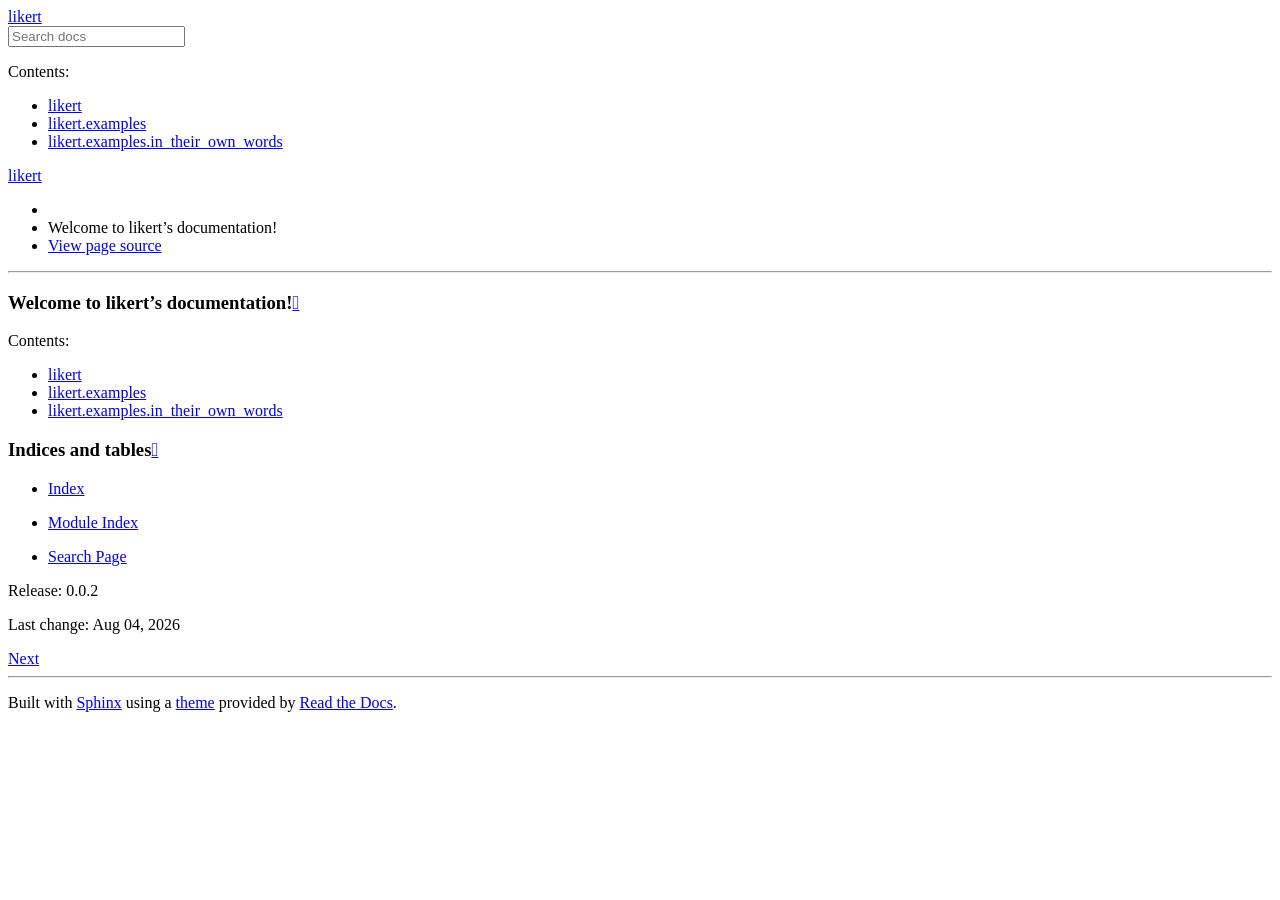
==== index.html @ 758f12a6 "deploy: 0f30fb890e5c7981f9cf5fa259177418de58e2c6" ====
<!DOCTYPE html>
<html class="writer-html5" lang="en" data-content_root="./">
<head>
  <meta charset="utf-8" /><meta name="viewport" content="width=device-width, initial-scale=1" />

  <meta name="viewport" content="width=device-width, initial-scale=1.0" />
  <title>Welcome to likert’s documentation! &mdash; likert 0.0.2 documentation</title>
      <link rel="stylesheet" type="text/css" href="_static/pygments.css?v=b86133f3" />
      <link rel="stylesheet" type="text/css" href="_static/css/theme.css?v=9edc463e" />
      <link rel="stylesheet" type="text/css" href="_static/copybutton.css?v=76b2166b" />
      <link rel="stylesheet" type="text/css" href="_static/graphviz.css?v=4ae1632d" />

  
      <script src="_static/jquery.js?v=5d32c60e"></script>
      <script src="_static/_sphinx_javascript_frameworks_compat.js?v=2cd50e6c"></script>
      <script src="_static/documentation_options.js?v=e3a6060d"></script>
      <script src="_static/doctools.js?v=fd6eb6e6"></script>
      <script src="_static/sphinx_highlight.js?v=6ffebe34"></script>
      <script src="_static/toggleprompt.js?v=d7ede5d2"></script>
      <script src="_static/clipboard.min.js?v=a7894cd8"></script>
      <script src="_static/copybutton.js?v=f281be69"></script>
    <script src="_static/js/theme.js"></script>
    <link rel="index" title="Index" href="genindex.html" />
    <link rel="search" title="Search" href="search.html" />
    <link rel="next" title="likert" href="module_docs/likert.html" /> 
</head>

<body class="wy-body-for-nav"> 
  <div class="wy-grid-for-nav">
    <nav data-toggle="wy-nav-shift" class="wy-nav-side">
      <div class="wy-side-scroll">
        <div class="wy-side-nav-search" >

          
          
          <a href="#" class="icon icon-home">
            likert
          </a>
<div role="search">
  <form id="rtd-search-form" class="wy-form" action="search.html" method="get">
    <input type="text" name="q" placeholder="Search docs" aria-label="Search docs" />
    <input type="hidden" name="check_keywords" value="yes" />
    <input type="hidden" name="area" value="default" />
  </form>
</div>
        </div><div class="wy-menu wy-menu-vertical" data-spy="affix" role="navigation" aria-label="Navigation menu">
              <p class="caption" role="heading"><span class="caption-text">Contents:</span></p>
<ul>
<li class="toctree-l1"><a class="reference internal" href="module_docs/likert.html">likert</a></li>
<li class="toctree-l1"><a class="reference internal" href="module_docs/likert/examples.html">likert.examples</a></li>
<li class="toctree-l1"><a class="reference internal" href="module_docs/likert/examples/in_their_own_words.html">likert.examples.in_their_own_words</a></li>
</ul>

        </div>
      </div>
    </nav>

    <section data-toggle="wy-nav-shift" class="wy-nav-content-wrap"><nav class="wy-nav-top" aria-label="Mobile navigation menu" >
          <i data-toggle="wy-nav-top" class="fa fa-bars"></i>
          <a href="#">likert</a>
      </nav>

      <div class="wy-nav-content">
        <div class="rst-content">
          <div role="navigation" aria-label="Page navigation">
  <ul class="wy-breadcrumbs">
      <li><a href="#" class="icon icon-home" aria-label="Home"></a></li>
      <li class="breadcrumb-item active">Welcome to likert’s documentation!</li>
      <li class="wy-breadcrumbs-aside">
            <a href="_sources/index.rst.txt" rel="nofollow"> View page source</a>
      </li>
  </ul>
  <hr/>
</div>
          <div role="main" class="document" itemscope="itemscope" itemtype="http://schema.org/Article">
           <div itemprop="articleBody">
             
  <section id="welcome-to-likert-s-documentation">
<h1>Welcome to likert’s documentation!<a class="headerlink" href="#welcome-to-likert-s-documentation" title="Link to this heading"></a></h1>
<div class="toctree-wrapper compound">
<p class="caption" role="heading"><span class="caption-text">Contents:</span></p>
<ul>
<li class="toctree-l1"><a class="reference internal" href="module_docs/likert.html">likert</a></li>
<li class="toctree-l1"><a class="reference internal" href="module_docs/likert/examples.html">likert.examples</a></li>
<li class="toctree-l1"><a class="reference internal" href="module_docs/likert/examples/in_their_own_words.html">likert.examples.in_their_own_words</a></li>
</ul>
</div>
</section>
<section id="indices-and-tables">
<h1>Indices and tables<a class="headerlink" href="#indices-and-tables" title="Link to this heading"></a></h1>
<ul class="simple">
<li><p><a class="reference internal" href="genindex.html"><span class="std std-ref">Index</span></a></p></li>
<li><p><a class="reference internal" href="py-modindex.html"><span class="std std-ref">Module Index</span></a></p></li>
<li><p><a class="reference internal" href="search.html"><span class="std std-ref">Search Page</span></a></p></li>
</ul>
<p>Release: 0.0.2</p>
<p>Last change: Aug 04, 2026</p>
</section>


           </div>
          </div>
          <footer><div class="rst-footer-buttons" role="navigation" aria-label="Footer">
        <a href="module_docs/likert.html" class="btn btn-neutral float-right" title="likert" accesskey="n" rel="next">Next <span class="fa fa-arrow-circle-right" aria-hidden="true"></span></a>
    </div>

  <hr/>

  <div role="contentinfo">
    <p></p>
  </div>

  Built with <a href="https://www.sphinx-doc.org/">Sphinx</a> using a
    <a href="https://github.com/readthedocs/sphinx_rtd_theme">theme</a>
    provided by <a href="https://readthedocs.org">Read the Docs</a>.
   

</footer>
        </div>
      </div>
    </section>
  </div>
  <script>
      jQuery(function () {
          SphinxRtdTheme.Navigation.enable(true);
      });
  </script> 

</body>
</html>
---- _static/copybutton.css ----
/* Copy buttons */
button.copybtn {
    position: absolute;
    display: flex;
    top: .3em;
    right: .3em;
    width: 1.7em;
    height: 1.7em;
	opacity: 0;
    transition: opacity 0.3s, border .3s, background-color .3s;
    user-select: none;
    padding: 0;
    border: none;
    outline: none;
    border-radius: 0.4em;
    /* The colors that GitHub uses */
    border: #1b1f2426 1px solid;
    background-color: #f6f8fa;
    color: #57606a;
}

button.copybtn.success {
    border-color: #22863a;
    color: #22863a;
}

button.copybtn svg {
    stroke: currentColor;
    width: 1.5em;
    height: 1.5em;
    padding: 0.1em;
}

div.highlight  {
    position: relative;
}

/* Show the copybutton */
.highlight:hover button.copybtn, button.copybtn.success {
	opacity: 1;
}

.highlight button.copybtn:hover {
    background-color: rgb(235, 235, 235);
}

.highlight button.copybtn:active {
    background-color: rgb(187, 187, 187);
}

/**
 * A minimal CSS-only tooltip copied from:
 *   https://codepen.io/mildrenben/pen/rVBrpK
 *
 * To use, write HTML like the following:
 *
 * <p class="o-tooltip--left" data-tooltip="Hey">Short</p>
 */
 .o-tooltip--left {
  position: relative;
 }

 .o-tooltip--left:after {
    opacity: 0;
    visibility: hidden;
    position: absolute;
    content: attr(data-tooltip);
    padding: .2em;
    font-size: .8em;
    left: -.2em;
    background: grey;
    color: white;
    white-space: nowrap;
    z-index: 2;
    border-radius: 2px;
    transform: translateX(-102%) translateY(0);
    transition: opacity 0.2s cubic-bezier(0.64, 0.09, 0.08, 1), transform 0.2s cubic-bezier(0.64, 0.09, 0.08, 1);
}

.o-tooltip--left:hover:after {
    display: block;
    opacity: 1;
    visibility: visible;
    transform: translateX(-100%) translateY(0);
    transition: opacity 0.2s cubic-bezier(0.64, 0.09, 0.08, 1), transform 0.2s cubic-bezier(0.64, 0.09, 0.08, 1);
    transition-delay: .5s;
}

/* By default the copy button shouldn't show up when printing a page */
@media print {
    button.copybtn {
        display: none;
    }
}
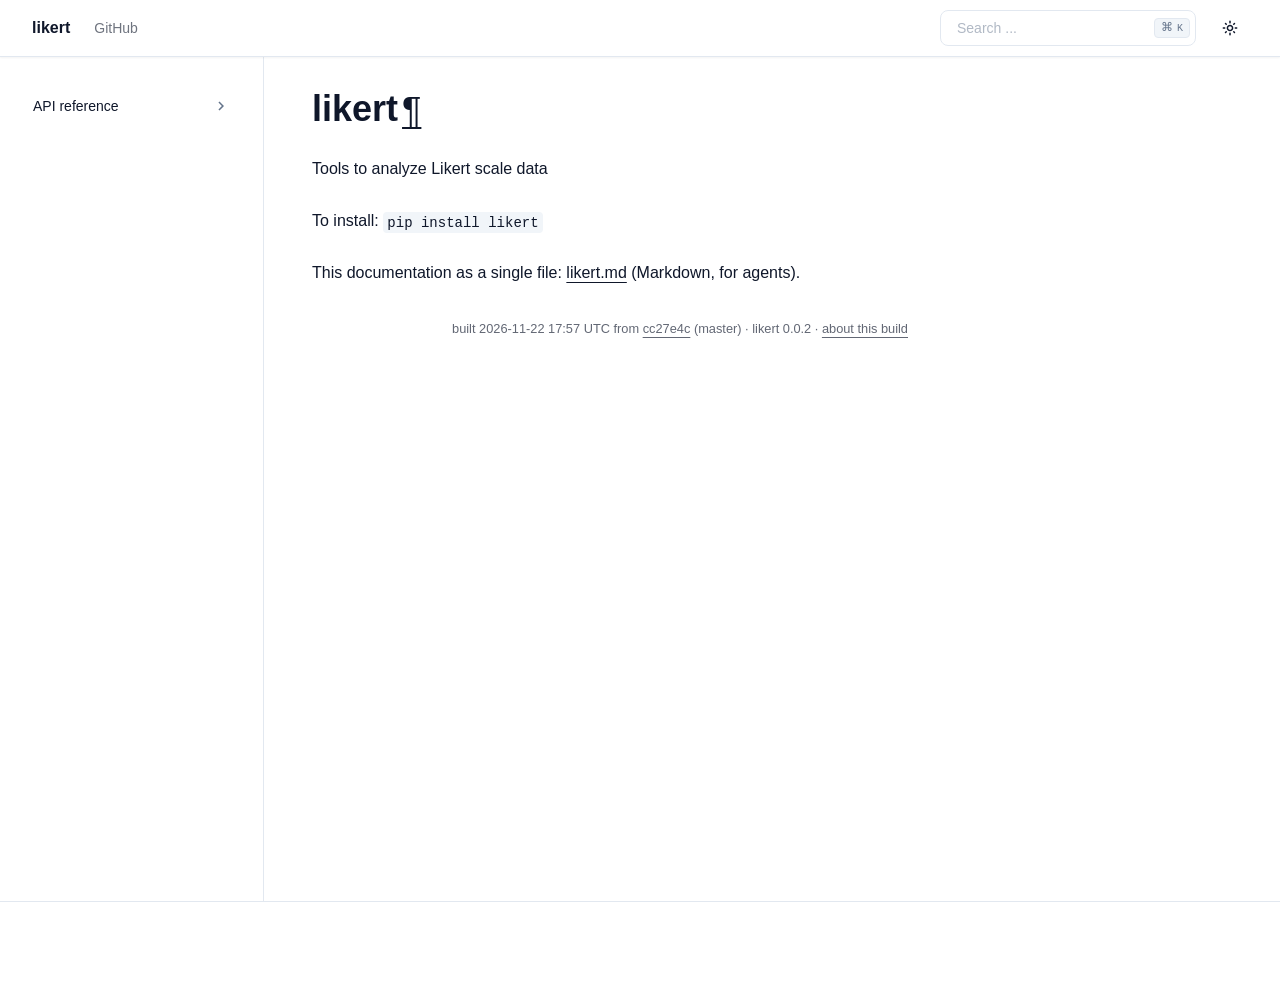
==== commit 2b7e60f1: "deploy: cc27e4caff639278aac867b72e26b55e58dd4bce" ====
--- a/index.html
+++ b/index.html
@@ -1,132 +1,128 @@
+<!DOCTYPE html>
 
+<html :class="{ 'dark' : darkMode === true }" data-content_root="./" lang="en" x-data="{ darkMode: $persist(window.matchMedia('(prefers-color-scheme: dark)').matches), activeSection: ''}">
+<head>
+<script>
+    (function () {
+      // Set initial color scheme
+      if ((localStorage.getItem("_x_darkMode") === "true") || (window.matchMedia("(prefers-color-scheme: dark)").matches)) {
+        document.documentElement.classList.add("dark");
+      }
 
-<!DOCTYPE html>
-<html class="writer-html5" lang="en" data-content_root="./">
-<head>
-  <meta charset="utf-8" /><meta name="viewport" content="width=device-width, initial-scale=1" />
+      // Watch for media preference changes
+      window.matchMedia("(prefers-color-scheme: dark)").addEventListener("change", (event) => {
+        localStorage.setItem("_x_darkMode", event.matches);
+        document.documentElement.classList.toggle("dark", event.matches);
+      });
+    })();
+  </script>
+<meta content="width=device-width, initial-scale=1.0" name="viewport"/>
+<meta charset="utf-8"/>
+<meta content="#ffffff" media="(prefers-color-scheme: light)" name="theme-color"/>
+<meta content="#030711" media="(prefers-color-scheme: dark)" name="theme-color"/>
+<meta content="width=device-width, initial-scale=1" name="viewport"/>
+<link href="index.html.md" rel="alternate" type="text/markdown"/>
+<link href="llms.txt" rel="describedby" type="text/markdown"/>
+<link href="index.html.md" rel="alternate" type="text/markdown"/>
+<link href="llms.txt" rel="describedby"/>
+<title>likert</title>
+<meta content="likert" property="og:title"/>
+<meta content="likert" name="twitter:title"/>
+<link href="_static/pygments.css?v=d75fae25" rel="stylesheet" type="text/css"/>
+<link href="_static/theme.css?v=009055c6" rel="stylesheet" type="text/css"/>
+<link href="_static/sphinx_autodoc_typehints.css?v=057ac668" rel="stylesheet" type="text/css"/>
+<link href="_static/copybutton.css?v=76b2166b" rel="stylesheet" type="text/css"/>
+<link href="_static/epythet.css?v=4cb0829f" rel="stylesheet" type="text/css"/>
+<link href="search.html" rel="search" title="Search"/>
+<link href="genindex.html" rel="index" title="Index"/>
+<link href="api.html" rel="next" title="API reference"/>
+</head>
+<body :class="{ 'overflow-hidden': showSidebar }" class="min-h-screen font-sans antialiased bg-background text-foreground" x-data="{ showSidebar: false, showScrollTop: false }">
+<div @click.self="showSidebar = false" class="fixed inset-0 z-50 overflow-hidden bg-background/80 backdrop-blur-sm md:hidden" x-cloak="" x-show="showSidebar"></div><div class="relative flex flex-col min-h-screen" id="page"><a class="absolute top-0 left-0 z-[100] block bg-background p-4 text-xl transition -translate-x-full opacity-0 focus:translate-x-0 focus:opacity-100" href="#content">
+      Skip to content
+    </a><header class="sticky top-0 z-40 w-full border-b shadow-xs border-border bg-background/90 backdrop-blur"><div class="container flex items-center h-14">
+<div class="hidden mr-4 md:flex">
+<a class="flex items-center mr-6" href="#"><span class="hidden font-bold sm:inline-block text-clip whitespace-nowrap">likert</span>
+</a><nav class="flex items-center gap-6 text-sm font-medium">
+<a class="transition-colors hover:text-foreground/80 text-foreground/60" href="https://github.com/thorwhalen/likert" rel="noopener nofollow">GitHub</a>
+</nav></div><button @click="showSidebar = true" class="inline-flex items-center justify-center h-10 px-0 py-2 mr-2 text-base font-medium transition-colors rounded-md hover:text-accent-foreground hover:bg-transparent md:hidden" type="button">
+<svg aria-hidden="true" fill="currentColor" height="24" viewbox="0 96 960 960" width="24" xmlns="http://www.w3.org/2000/svg">
+<path d="M152.587 825.087q-19.152 0-32.326-13.174t-13.174-32.326q0-19.152 13.174-32.326t32.326-13.174h440q19.152 0 32.326 13.174t13.174 32.326q0 19.152-13.174 32.326t-32.326 13.174h-440Zm0-203.587q-19.152 0-32.326-13.174T107.087 576q0-19.152 13.174-32.326t32.326-13.174h320q19.152 0 32.326 13.174T518.087 576q0 19.152-13.174 32.326T472.587 621.5h-320Zm0-203.587q-19.152 0-32.326-13.174t-13.174-32.326q0-19.152 13.174-32.326t32.326-13.174h440q19.152 0 32.326 13.174t13.174 32.326q0 19.152-13.174 32.326t-32.326 13.174h-440ZM708.913 576l112.174 112.174q12.674 12.674 12.674 31.826t-12.674 31.826Q808.413 764.5 789.261 764.5t-31.826-12.674l-144-144Q600 594.391 600 576t13.435-31.826l144-144q12.674-12.674 31.826-12.674t31.826 12.674q12.674 12.674 12.674 31.826t-12.674 31.826L708.913 576Z"></path>
+</svg>
+<span class="sr-only">Toggle navigation menu</span>
+</button>
+<div class="flex items-center justify-between flex-1 gap-2 sm:gap-4 md:justify-end">
+<div class="flex-1 w-full md:w-auto md:flex-none"><form @keydown.k.window.meta="$refs.search.focus()" action="search.html" class="relative flex items-center group" id="searchbox" method="get">
+<input aria-label="Search the docs" class="inline-flex items-center font-medium transition-colors bg-transparent focus-visible:outline-none focus-visible:ring-2 focus-visible:ring-ring focus-visible:ring-offset-2 ring-offset-background border border-input hover:bg-accent focus:bg-accent hover:text-accent-foreground focus:text-accent-foreground hover:placeholder-accent-foreground py-2 px-4 relative h-9 w-full justify-start rounded-[0.5rem] text-sm text-muted-foreground sm:pr-12 md:w-40 lg:w-64" id="search-input" name="q" placeholder="Search ..." type="search" x-ref="search"/>
+<kbd class="pointer-events-none absolute right-1.5 top-2 hidden h-5 select-none text-muted-foreground items-center gap-1 rounded border border-border bg-muted px-1.5 font-mono text-[10px] font-medium opacity-100 sm:flex group-hover:bg-accent group-hover:text-accent-foreground">
+<span class="text-xs">⌘</span>
+    K
+  </kbd>
+</form>
+</div>
+<nav class="flex items-center gap-1">
+<button @click="darkMode = !darkMode" class="relative inline-flex items-center justify-center px-0 text-sm font-medium transition-colors rounded-md hover:bg-accent hover:text-accent-foreground h-9 w-9" title="Toggle color scheme" type="button">
+<svg class="absolute transition-all scale-100 rotate-0 dark:-rotate-90 dark:scale-0" fill="currentColor" height="16" viewbox="0 96 960 960" width="16" xmlns="http://www.w3.org/2000/svg">
+<path d="M480 685q45.456 0 77.228-31.772Q589 621.456 589 576q0-45.456-31.772-77.228Q525.456 467 480 467q-45.456 0-77.228 31.772Q371 530.544 371 576q0 45.456 31.772 77.228Q434.544 685 480 685Zm0 91q-83 0-141.5-58.5T280 576q0-83 58.5-141.5T480 376q83 0 141.5 58.5T680 576q0 83-58.5 141.5T480 776ZM80 621.5q-19.152 0-32.326-13.174T34.5 576q0-19.152 13.174-32.326T80 530.5h80q19.152 0 32.326 13.174T205.5 576q0 19.152-13.174 32.326T160 621.5H80Zm720 0q-19.152 0-32.326-13.174T754.5 576q0-19.152 13.174-32.326T800 530.5h80q19.152 0 32.326 13.174T925.5 576q0 19.152-13.174 32.326T880 621.5h-80Zm-320-320q-19.152 0-32.326-13.174T434.5 256v-80q0-19.152 13.174-32.326T480 130.5q19.152 0 32.326 13.174T525.5 176v80q0 19.152-13.174 32.326T480 301.5Zm0 720q-19.152 0-32.326-13.17Q434.5 995.152 434.5 976v-80q0-19.152 13.174-32.326T480 850.5q19.152 0 32.326 13.174T525.5 896v80q0 19.152-13.174 32.33-13.174 13.17-32.326 13.17ZM222.174 382.065l-43-42Q165.5 327.391 166 308.239t13.174-33.065q13.435-13.674 32.587-13.674t32.065 13.674l42.239 43q12.674 13.435 12.555 31.706-.12 18.272-12.555 31.946-12.674 13.674-31.445 13.413-18.772-.261-32.446-13.174Zm494 494.761-42.239-43q-12.674-13.435-12.674-32.087t12.674-31.565Q686.609 756.5 705.38 757q18.772.5 32.446 13.174l43 41.761Q794.5 824.609 794 843.761t-13.174 33.065Q767.391 890.5 748.239 890.5t-32.065-13.674Zm-42-494.761Q660.5 369.391 661 350.62q.5-18.772 13.174-32.446l41.761-43Q728.609 261.5 747.761 262t33.065 13.174q13.674 13.435 13.674 32.587t-13.674 32.065l-43 42.239q-13.435 12.674-31.706 12.555-18.272-.12-31.946-12.555Zm-495 494.761Q165.5 863.391 165.5 844.239t13.674-32.065l43-42.239q13.435-12.674 32.087-12.674t31.565 12.674Q299.5 782.609 299 801.38q-.5 18.772-13.174 32.446l-41.761 43Q231.391 890.5 212.239 890t-33.065-13.174ZM480 576Z"></path>
+</svg>
+<svg class="absolute transition-all scale-0 rotate-90 dark:rotate-0 dark:scale-100" fill="currentColor" height="16" viewbox="0 96 960 960" width="16" xmlns="http://www.w3.org/2000/svg">
+<path d="M480 936q-151 0-255.5-104.5T120 576q0-138 90-239.5T440 218q25-3 39 18t-1 44q-17 26-25.5 55t-8.5 61q0 90 63 153t153 63q31 0 61.5-9t54.5-25q21-14 43-1.5t19 39.5q-14 138-117.5 229T480 936Zm0-80q88 0 158-48.5T740 681q-20 5-40 8t-40 3q-123 0-209.5-86.5T364 396q0-20 3-40t8-40q-78 32-126.5 102T200 576q0 116 82 198t198 82Zm-10-270Z"></path>
+</svg>
+</button>
+</nav>
+</div>
+</div>
+</header>
+<div class="flex-1"><div class="container md:grid md:grid-cols-[220px_minmax(0,1fr)] md:gap-6 lg:grid-cols-[240px_minmax(0,1fr)] lg:gap-10"><aside :aria-hidden="!showSidebar" :class="{ 'translate-x-0': showSidebar }" class="fixed inset-y-0 left-0 md:top-14 z-50 md:z-30 bg-background md:bg-transparent transition-all duration-100 -translate-x-full md:translate-x-0 ml-0 p-6 md:p-0 md:-ml-2 md:h-[calc(100vh-3.5rem)] w-5/6 md:w-full overflow-y-auto border-r border-border md:sticky" id="left-sidebar">
+<a class="justify-start text-sm md:!hidden bg-background" href="#"><span class="font-bold text-clip whitespace-nowrap">likert</span>
+</a>
+<div class="relative overflow-hidden md:overflow-auto my-4 md:my-0">
+<div class="overflow-y-auto h-full w-full relative pr-6"><nav class="flex md:hidden flex-col font-medium mt-4">
+<a href="https://github.com/thorwhalen/likert" rel="nofollow noopener">GitHub</a>
+</nav><nav class="table w-full min-w-full my-6 lg:my-8">
+<ul>
+<li class="toctree-l1" x-data="{ expanded: $el.classList.contains('current') ? true : false }"><a :class="{ 'expanded' : expanded }" @click="expanded = !expanded" class="reference internal expandable" href="api.html">API reference<button @click.prevent.stop="expanded = !expanded" type="button" x-cloak=""><span class="sr-only"></span><svg fill="currentColor" height="18px" stroke="none" viewbox="0 0 24 24" width="18px" xmlns="http://www.w3.org/2000/svg"><path d="M10 6L8.59 7.41 13.17 12l-4.58 4.59L10 18l6-6z"></path></svg></button></a><ul x-cloak="" x-show="expanded">
+<li class="toctree-l2"><a class="reference internal" href="_autosummary/likert.html">likert</a></li>
+</ul>
+</li>
+</ul>
+</nav>
+</div>
+</div>
+<button @click="showSidebar = false" class="absolute md:hidden right-4 top-4 rounded-sm opacity-70 transition-opacity hover:opacity-100" type="button">
+<svg class="h-4 w-4" fill="currentColor" height="24" stroke="none" viewbox="0 96 960 960" width="24" xmlns="http://www.w3.org/2000/svg">
+<path d="M480 632 284 828q-11 11-28 11t-28-11q-11-11-11-28t11-28l196-196-196-196q-11-11-11-28t11-28q11-11 28-11t28 11l196 196 196-196q11-11 28-11t28 11q11 11 11 28t-11 28L536 576l196 196q11 11 11 28t-11 28q-11 11-28 11t-28-11L480 632Z"></path>
+</svg>
+</button>
+</aside>
+<main class="relative py-6 lg:gap-10 lg:py-8 xl:grid xl:grid-cols-[1fr_300px]">
+<div class="w-full min-w-0 mx-auto">
+<div id="content" role="main">
 
-  <meta name="viewport" content="width=device-width, initial-scale=1.0" />
-  <title>Welcome to likert’s documentation! &mdash; likert 0.0.2 documentation</title>
-      <link rel="stylesheet" type="text/css" href="_static/pygments.css?v=b86133f3" />
-      <link rel="stylesheet" type="text/css" href="_static/css/theme.css?v=9edc463e" />
-      <link rel="stylesheet" type="text/css" href="_static/copybutton.css?v=76b2166b" />
-      <link rel="stylesheet" type="text/css" href="_static/graphviz.css?v=4ae1632d" />
+<section id="likert">
+<h1>likert<a @click.prevent="window.navigator.clipboard.writeText($el.href); $el.setAttribute('data-tooltip', 'Copied!'); setTimeout(() =&gt; $el.setAttribute('data-tooltip', 'Copy link to this element'), 2000)" aria-label="Copy link to this element" class="headerlink" data-tooltip="Copy link to this element" href="#likert">¶</a></h1>
+<p>Tools to analyze Likert scale data</p>
+<p>To install:	<code class="docutils literal notranslate"><span class="pre">pip</span> <span class="pre">install</span> <span class="pre">likert</span></code></p>
+<p class="epythet-aggregates">This documentation as a single file: <a href="likert.md">likert.md</a> (Markdown, for agents).</p>
 
-  
-      <script src="_static/jquery.js?v=5d32c60e"></script>
-      <script src="_static/_sphinx_javascript_frameworks_compat.js?v=2cd50e6c"></script>
-      <script src="_static/documentation_options.js?v=e3a6060d"></script>
-      <script src="_static/doctools.js?v=fd6eb6e6"></script>
-      <script src="_static/sphinx_highlight.js?v=6ffebe34"></script>
-      <script src="_static/toggleprompt.js?v=d7ede5d2"></script>
-      <script src="_static/clipboard.min.js?v=a7894cd8"></script>
-      <script src="_static/copybutton.js?v=f281be69"></script>
-    <script src="_static/js/theme.js"></script>
-    <link rel="index" title="Index" href="genindex.html" />
-    <link rel="search" title="Search" href="search.html" />
-    <link rel="next" title="likert" href="module_docs/likert.html" /> 
-</head>
-
-<body class="wy-body-for-nav"> 
-  <div class="wy-grid-for-nav">
-    <nav data-toggle="wy-nav-shift" class="wy-nav-side">
-      <div class="wy-side-scroll">
-        <div class="wy-side-nav-search" >
-
-          
-          
-          <a href="#" class="icon icon-home">
-            likert
-          </a>
-<div role="search">
-  <form id="rtd-search-form" class="wy-form" action="search.html" method="get">
-    <input type="text" name="q" placeholder="Search docs" aria-label="Search docs" />
-    <input type="hidden" name="check_keywords" value="yes" />
-    <input type="hidden" name="area" value="default" />
-  </form>
+</section>
+<p class="epythet-provenance" style="font-size:.8em;opacity:.65;margin-top:2.5em;text-align:right">built 2026-11-22 17:57 UTC from <a href="https://github.com/thorwhalen/likert/commit/cc27e4caff639278aac867b72e26b55e58dd4bce">cc27e4c</a> (master) · likert 0.0.2 · <a href="about-this-build.html">about this build</a></p>
+</div></div>
+</main>
 </div>
-        </div><div class="wy-menu wy-menu-vertical" data-spy="affix" role="navigation" aria-label="Navigation menu">
-              <p class="caption" role="heading"><span class="caption-text">Contents:</span></p>
-<ul>
-<li class="toctree-l1"><a class="reference internal" href="module_docs/likert.html">likert</a></li>
-<li class="toctree-l1"><a class="reference internal" href="module_docs/likert/examples.html">likert.examples</a></li>
-<li class="toctree-l1"><a class="reference internal" href="module_docs/likert/examples/in_their_own_words.html">likert.examples.in_their_own_words</a></li>
-</ul>
-
-        </div>
-      </div>
-    </nav>
-
-    <section data-toggle="wy-nav-shift" class="wy-nav-content-wrap"><nav class="wy-nav-top" aria-label="Mobile navigation menu" >
-          <i data-toggle="wy-nav-top" class="fa fa-bars"></i>
-          <a href="#">likert</a>
-      </nav>
-
-      <div class="wy-nav-content">
-        <div class="rst-content">
-          <div role="navigation" aria-label="Page navigation">
-  <ul class="wy-breadcrumbs">
-      <li><a href="#" class="icon icon-home" aria-label="Home"></a></li>
-      <li class="breadcrumb-item active">Welcome to likert’s documentation!</li>
-      <li class="wy-breadcrumbs-aside">
-            <a href="_sources/index.rst.txt" rel="nofollow"> View page source</a>
-      </li>
-  </ul>
-  <hr/>
+</div><footer class="py-6 border-t border-border md:py-0">
+<div class="container flex flex-col items-center justify-between gap-4 md:h-24 md:flex-row">
+<div class="flex flex-col items-center gap-4 px-8 md:flex-row md:gap-2 md:px-0">
+<p class="text-sm leading-loose text-center text-muted-foreground md:text-left"></p>
 </div>
-          <div role="main" class="document" itemscope="itemscope" itemtype="http://schema.org/Article">
-           <div itemprop="articleBody">
-             
-  <section id="welcome-to-likert-s-documentation">
-<h1>Welcome to likert’s documentation!<a class="headerlink" href="#welcome-to-likert-s-documentation" title="Link to this heading"></a></h1>
-<div class="toctree-wrapper compound">
-<p class="caption" role="heading"><span class="caption-text">Contents:</span></p>
-<ul>
-<li class="toctree-l1"><a class="reference internal" href="module_docs/likert.html">likert</a></li>
-<li class="toctree-l1"><a class="reference internal" href="module_docs/likert/examples.html">likert.examples</a></li>
-<li class="toctree-l1"><a class="reference internal" href="module_docs/likert/examples/in_their_own_words.html">likert.examples.in_their_own_words</a></li>
-</ul>
 </div>
-</section>
-<section id="indices-and-tables">
-<h1>Indices and tables<a class="headerlink" href="#indices-and-tables" title="Link to this heading"></a></h1>
-<ul class="simple">
-<li><p><a class="reference internal" href="genindex.html"><span class="std std-ref">Index</span></a></p></li>
-<li><p><a class="reference internal" href="py-modindex.html"><span class="std std-ref">Module Index</span></a></p></li>
-<li><p><a class="reference internal" href="search.html"><span class="std std-ref">Search Page</span></a></p></li>
-</ul>
-<p>Release: 0.0.2</p>
-<p>Last change: Aug 04, 2026</p>
-</section>
-
-
-           </div>
-          </div>
-          <footer><div class="rst-footer-buttons" role="navigation" aria-label="Footer">
-        <a href="module_docs/likert.html" class="btn btn-neutral float-right" title="likert" accesskey="n" rel="next">Next <span class="fa fa-arrow-circle-right" aria-hidden="true"></span></a>
-    </div>
-
-  <hr/>
-
-  <div role="contentinfo">
-    <p></p>
-  </div>
-
-  Built with <a href="https://www.sphinx-doc.org/">Sphinx</a> using a
-    <a href="https://github.com/readthedocs/sphinx_rtd_theme">theme</a>
-    provided by <a href="https://readthedocs.org">Read the Docs</a>.
-   
-
 </footer>
-        </div>
-      </div>
-    </section>
-  </div>
-  <script>
-      jQuery(function () {
-          SphinxRtdTheme.Navigation.enable(true);
-      });
-  </script> 
-
+</div>
+<script src="_static/documentation_options.js?v=e3a6060d"></script>
+<script src="_static/doctools.js?v=fd6eb6e6"></script>
+<script src="_static/sphinx_highlight.js?v=6ffebe34"></script>
+<script src="_static/clipboard.min.js?v=a7894cd8"></script>
+<script src="_static/copybutton.js?v=fd10adb8"></script>
+<script defer="defer" src="_static/theme.js?v=49cc6205"></script>
 </body>
 </html>
--- a/_static/pygments.css
+++ b/_static/pygments.css
@@ -0,0 +1,75 @@
+pre { line-height: 125%; }
+td.linenos .normal { color: #666666; background-color: transparent; padding-left: 5px; padding-right: 5px; }
+span.linenos { color: #666666; background-color: transparent; padding-left: 5px; padding-right: 5px; }
+td.linenos .special { color: #000000; background-color: #ffffc0; padding-left: 5px; padding-right: 5px; }
+span.linenos.special { color: #000000; background-color: #ffffc0; padding-left: 5px; padding-right: 5px; }
+.highlight .hll { background-color: #ffffcc }
+.highlight { background: #f0f0f0; }
+.highlight .c { color: #60A0B0; font-style: italic } /* Comment */
+.highlight .err { border: 1px solid #F00 } /* Error */
+.highlight .k { color: #007020; font-weight: bold } /* Keyword */
+.highlight .o { color: #666 } /* Operator */
+.highlight .ch { color: #60A0B0; font-style: italic } /* Comment.Hashbang */
+.highlight .cm { color: #60A0B0; font-style: italic } /* Comment.Multiline */
+.highlight .cp { color: #007020 } /* Comment.Preproc */
+.highlight .cpf { color: #60A0B0; font-style: italic } /* Comment.PreprocFile */
+.highlight .c1 { color: #60A0B0; font-style: italic } /* Comment.Single */
+.highlight .cs { color: #60A0B0; background-color: #FFF0F0 } /* Comment.Special */
+.highlight .gd { color: #A00000 } /* Generic.Deleted */
+.highlight .ge { font-style: italic } /* Generic.Emph */
+.highlight .ges { font-weight: bold; font-style: italic } /* Generic.EmphStrong */
+.highlight .gr { color: #F00 } /* Generic.Error */
+.highlight .gh { color: #000080; font-weight: bold } /* Generic.Heading */
+.highlight .gi { color: #00A000 } /* Generic.Inserted */
+.highlight .go { color: #888 } /* Generic.Output */
+.highlight .gp { color: #C65D09; font-weight: bold } /* Generic.Prompt */
+.highlight .gs { font-weight: bold } /* Generic.Strong */
+.highlight .gu { color: #800080; font-weight: bold } /* Generic.Subheading */
+.highlight .gt { color: #04D } /* Generic.Traceback */
+.highlight .kc { color: #007020; font-weight: bold } /* Keyword.Constant */
+.highlight .kd { color: #007020; font-weight: bold } /* Keyword.Declaration */
+.highlight .kn { color: #007020; font-weight: bold } /* Keyword.Namespace */
+.highlight .kp { color: #007020 } /* Keyword.Pseudo */
+.highlight .kr { color: #007020; font-weight: bold } /* Keyword.Reserved */
+.highlight .kt { color: #902000 } /* Keyword.Type */
+.highlight .m { color: #40A070 } /* Literal.Number */
+.highlight .s { color: #4070A0 } /* Literal.String */
+.highlight .na { color: #4070A0 } /* Name.Attribute */
+.highlight .nb { color: #007020 } /* Name.Builtin */
+.highlight .nc { color: #0E84B5; font-weight: bold } /* Name.Class */
+.highlight .no { color: #60ADD5 } /* Name.Constant */
+.highlight .nd { color: #555; font-weight: bold } /* Name.Decorator */
+.highlight .ni { color: #D55537; font-weight: bold } /* Name.Entity */
+.highlight .ne { color: #007020 } /* Name.Exception */
+.highlight .nf { color: #06287E } /* Name.Function */
+.highlight .nl { color: #002070; font-weight: bold } /* Name.Label */
+.highlight .nn { color: #0E84B5; font-weight: bold } /* Name.Namespace */
+.highlight .nt { color: #062873; font-weight: bold } /* Name.Tag */
+.highlight .nv { color: #BB60D5 } /* Name.Variable */
+.highlight .ow { color: #007020; font-weight: bold } /* Operator.Word */
+.highlight .w { color: #BBB } /* Text.Whitespace */
+.highlight .mb { color: #40A070 } /* Literal.Number.Bin */
+.highlight .mf { color: #40A070 } /* Literal.Number.Float */
+.highlight .mh { color: #40A070 } /* Literal.Number.Hex */
+.highlight .mi { color: #40A070 } /* Literal.Number.Integer */
+.highlight .mo { color: #40A070 } /* Literal.Number.Oct */
+.highlight .sa { color: #4070A0 } /* Literal.String.Affix */
+.highlight .sb { color: #4070A0 } /* Literal.String.Backtick */
+.highlight .sc { color: #4070A0 } /* Literal.String.Char */
+.highlight .dl { color: #4070A0 } /* Literal.String.Delimiter */
+.highlight .sd { color: #4070A0; font-style: italic } /* Literal.String.Doc */
+.highlight .s2 { color: #4070A0 } /* Literal.String.Double */
+.highlight .se { color: #4070A0; font-weight: bold } /* Literal.String.Escape */
+.highlight .sh { color: #4070A0 } /* Literal.String.Heredoc */
+.highlight .si { color: #70A0D0; font-style: italic } /* Literal.String.Interpol */
+.highlight .sx { color: #C65D09 } /* Literal.String.Other */
+.highlight .sr { color: #235388 } /* Literal.String.Regex */
+.highlight .s1 { color: #4070A0 } /* Literal.String.Single */
+.highlight .ss { color: #517918 } /* Literal.String.Symbol */
+.highlight .bp { color: #007020 } /* Name.Builtin.Pseudo */
+.highlight .fm { color: #06287E } /* Name.Function.Magic */
+.highlight .vc { color: #BB60D5 } /* Name.Variable.Class */
+.highlight .vg { color: #BB60D5 } /* Name.Variable.Global */
+.highlight .vi { color: #BB60D5 } /* Name.Variable.Instance */
+.highlight .vm { color: #BB60D5 } /* Name.Variable.Magic */
+.highlight .il { color: #40A070 } /* Literal.Number.Integer.Long */
--- a/_static/theme.css
+++ b/_static/theme.css
@@ -0,0 +1 @@
+@font-face{font-family:JetBrains Mono;font-style:italic;font-display:swap;font-weight:400;src:url(86dc76ee7f2ea282.woff2)format("woff2"),url(fa8c7e373fc88056.woff)format("woff")}@font-face{font-family:JetBrains Mono;font-style:normal;font-display:swap;font-weight:400;src:url(db9d659a1acad1e2.woff2)format("woff2"),url(b0c7be19efb5c878.woff)format("woff")}@font-face{font-family:JetBrains Mono;font-style:italic;font-display:swap;font-weight:500;src:url(88c52b7d52bec6f6.woff2)format("woff2"),url(8d70e9f61dd16568.woff)format("woff")}@font-face{font-family:JetBrains Mono;font-style:normal;font-display:swap;font-weight:500;src:url(af2e87f5d61b5665.woff2)format("woff2"),url(24c9023ab96a0da6.woff)format("woff")}@font-face{font-family:JetBrains Mono;font-style:italic;font-display:swap;font-weight:700;src:url(92fb68b158d9f3e0.woff2)format("woff2"),url(92b75b3f180e9af3.woff)format("woff")}@font-face{font-family:JetBrains Mono;font-style:normal;font-display:swap;font-weight:700;src:url(9545a3d1fceacf5c.woff2)format("woff2"),url(c9484cdebe55df66.woff)format("woff")}@layer properties{@supports (((-webkit-hyphens:none)) and (not (margin-trim:inline))) or ((-moz-orient:inline) and (not (color:rgb(from red r g b)))){*,:after,:before{--tw-font-weight:initial;--tw-translate-x:0;--tw-translate-y:0;--tw-translate-z:0;--tw-scale-x:1;--tw-scale-y:1;--tw-scale-z:1;--tw-rotate-x:initial;--tw-rotate-y:initial;--tw-rotate-z:initial;--tw-skew-x:initial;--tw-skew-y:initial;--tw-space-y-reverse:0;--tw-space-x-reverse:0;--tw-border-style:solid;--tw-leading:initial;--tw-shadow:0 0 transparent;--tw-shadow-color:initial;--tw-shadow-alpha:100%;--tw-inset-shadow:0 0 transparent;--tw-inset-shadow-color:initial;--tw-inset-shadow-alpha:100%;--tw-ring-color:initial;--tw-ring-shadow:0 0 transparent;--tw-inset-ring-color:initial;--tw-inset-ring-shadow:0 0 transparent;--tw-ring-inset:initial;--tw-ring-offset-width:0px;--tw-ring-offset-color:#fff;--tw-ring-offset-shadow:0 0 transparent;--tw-backdrop-blur:initial;--tw-backdrop-brightness:initial;--tw-backdrop-contrast:initial;--tw-backdrop-grayscale:initial;--tw-backdrop-hue-rotate:initial;--tw-backdrop-invert:initial;--tw-backdrop-opacity:initial;--tw-backdrop-saturate:initial;--tw-backdrop-sepia:initial;--tw-duration:initial;--tw-blur:initial;--tw-brightness:initial;--tw-contrast:initial;--tw-grayscale:initial;--tw-hue-rotate:initial;--tw-invert:initial;--tw-opacity:initial;--tw-saturate:initial;--tw-sepia:initial;--tw-drop-shadow:initial;--tw-drop-shadow-color:initial;--tw-drop-shadow-alpha:100%;--tw-drop-shadow-size:initial;--tw-tracking:initial;--tw-content:"";--tw-ease:initial}::-ms-backdrop{--tw-font-weight:initial;--tw-translate-x:0;--tw-translate-y:0;--tw-translate-z:0;--tw-scale-x:1;--tw-scale-y:1;--tw-scale-z:1;--tw-rotate-x:initial;--tw-rotate-y:initial;--tw-rotate-z:initial;--tw-skew-x:initial;--tw-skew-y:initial;--tw-space-y-reverse:0;--tw-space-x-reverse:0;--tw-border-style:solid;--tw-leading:initial;--tw-shadow:0 0 transparent;--tw-shadow-color:initial;--tw-shadow-alpha:100%;--tw-inset-shadow:0 0 transparent;--tw-inset-shadow-color:initial;--tw-inset-shadow-alpha:100%;--tw-ring-color:initial;--tw-ring-shadow:0 0 transparent;--tw-inset-ring-color:initial;--tw-inset-ring-shadow:0 0 transparent;--tw-ring-inset:initial;--tw-ring-offset-width:0px;--tw-ring-offset-color:#fff;--tw-ring-offset-shadow:0 0 transparent;--tw-backdrop-blur:initial;--tw-backdrop-brightness:initial;--tw-backdrop-contrast:initial;--tw-backdrop-grayscale:initial;--tw-backdrop-hue-rotate:initial;--tw-backdrop-invert:initial;--tw-backdrop-opacity:initial;--tw-backdrop-saturate:initial;--tw-backdrop-sepia:initial;--tw-duration:initial;--tw-blur:initial;--tw-brightness:initial;--tw-contrast:initial;--tw-grayscale:initial;--tw-hue-rotate:initial;--tw-invert:initial;--tw-opacity:initial;--tw-saturate:initial;--tw-sepia:initial;--tw-drop-shadow:initial;--tw-drop-shadow-color:initial;--tw-drop-shadow-alpha:100%;--tw-drop-shadow-size:initial;--tw-tracking:initial;--tw-content:"";--tw-ease:initial}::backdrop{--tw-font-weight:initial;--tw-translate-x:0;--tw-translate-y:0;--tw-translate-z:0;--tw-scale-x:1;--tw-scale-y:1;--tw-scale-z:1;--tw-rotate-x:initial;--tw-rotate-y:initial;--tw-rotate-z:initial;--tw-skew-x:initial;--tw-skew-y:initial;--tw-space-y-reverse:0;--tw-space-x-reverse:0;--tw-border-style:solid;--tw-leading:initial;--tw-shadow:0 0 transparent;--tw-shadow-color:initial;--tw-shadow-alpha:100%;--tw-inset-shadow:0 0 transparent;--tw-inset-shadow-color:initial;--tw-inset-shadow-alpha:100%;--tw-ring-color:initial;--tw-ring-shadow:0 0 transparent;--tw-inset-ring-color:initial;--tw-inset-ring-shadow:0 0 transparent;--tw-ring-inset:initial;--tw-ring-offset-width:0px;--tw-ring-offset-color:#fff;--tw-ring-offset-shadow:0 0 transparent;--tw-backdrop-blur:initial;--tw-backdrop-brightness:initial;--tw-backdrop-contrast:initial;--tw-backdrop-grayscale:initial;--tw-backdrop-hue-rotate:initial;--tw-backdrop-invert:initial;--tw-backdrop-opacity:initial;--tw-backdrop-saturate:initial;--tw-backdrop-sepia:initial;--tw-duration:initial;--tw-blur:initial;--tw-brightness:initial;--tw-contrast:initial;--tw-grayscale:initial;--tw-hue-rotate:initial;--tw-invert:initial;--tw-opacity:initial;--tw-saturate:initial;--tw-sepia:initial;--tw-drop-shadow:initial;--tw-drop-shadow-color:initial;--tw-drop-shadow-alpha:100%;--tw-drop-shadow-size:initial;--tw-tracking:initial;--tw-content:"";--tw-ease:initial}}}@layer theme{:root{--font-sans:-apple-system, BlinkMacSystemFont, "Segoe UI", Roboto, "Helvetica Neue", "Noto Sans", Arial, sans-serif, "Apple Color Emoji", "Segoe UI Emoji", "Segoe UI Symbol", "Noto Color Emoji";--font-mono:JetBrainsMono, ui-monospace, SFMono-Regular, Menlo, Monaco, Consolas, "Liberation Mono", "Courier New", monospace;--color-red-50:#fef2f2;--color-red-100:#ffe2e2;--color-red-200:#ffcaca;--color-red-400:#ff6568;--color-red-500:#fb2c36;--color-red-600:#e40014;--color-red-700:#bf000f;--color-red-900:#82181a;--color-yellow-50:#fefce8;--color-yellow-100:#fef9c2;--color-yellow-400:#fac800;--color-yellow-500:#edb200;--color-yellow-600:#cd8900;--color-yellow-900:#733e0a;--color-green-50:#f0fdf4;--color-green-100:#dcfce7;--color-green-200:#b9f8cf;--color-green-400:#05df72;--color-green-500:#00c758;--color-green-600:#00a544;--color-green-900:#0d542b;--color-sky-50:#f0f9ff;--color-sky-100:#dff2fe;--color-sky-600:#0084cc;--color-sky-900:#024a70;--color-blue-400:#54a2ff;--color-slate-700:#314158;--color-gray-200:#e5e7eb;--color-gray-700:#364153;--color-gray-950:#030712;--color-neutral-800:#262626;--color-white:#fff;--spacing:.25rem;--text-xs:.75rem;--text-xs--line-height:calc(1 / .75);--text-sm:.875rem;--text-sm--line-height:calc(1.25 / .875);--text-base:1rem;--text-base--line-height:calc(1.5);--text-lg:1.125rem;--text-lg--line-height:calc(1.75 / 1.125);--text-xl:1.25rem;--text-xl--line-height:calc(1.4);--text-2xl:1.5rem;--text-2xl--line-height:calc(2 / 1.5);--text-3xl:1.875rem;--text-3xl--line-height:calc(1.2);--text-4xl:2.25rem;--text-4xl--line-height:calc(2.5 / 2.25);--font-weight-normal:400;--font-weight-medium:500;--font-weight-semibold:600;--font-weight-bold:700;--tracking-wide:.025em;--leading-loose:2;--radius-sm:calc(-4px + var(--radius));--radius-md:calc(-2px + var(--radius));--radius-lg:var(--radius);--ease-in-out:cubic-bezier(.4, 0, .2, 1);--blur-sm:8px;--default-transition-duration:.15s;--default-transition-timing-function:cubic-bezier(.4, 0, .2, 1);--default-font-family:var(--font-sans);--default-mono-font-family:var(--font-mono);--color-border:hsl(var(--border));--color-input:hsl(var(--input));--color-ring:hsl(var(--ring));--color-background:hsl(var(--background));--color-foreground:hsl(var(--foreground));--color-primary:hsl(var(--primary));--color-muted:hsl(var(--muted));--color-muted-foreground:hsl(var(--muted-foreground));--color-accent:hsl(var(--accent));--color-accent-foreground:hsl(var(--accent-foreground))}@supports (color:lab(0% 0 0)){:root{--color-red-50:lab(96.5005% 4.18508 1.52328);--color-red-100:lab(92.243% 10.2865 3.83865);--color-red-200:lab(86.017% 19.8815 7.75869);--color-red-400:lab(63.7053% 60.745 31.3109);--color-red-500:lab(55.4814% 75.0732 48.8528);--color-red-600:lab(48.4493% 77.4328 61.5452);--color-red-700:lab(40.4273% 67.2623 53.7441);--color-red-900:lab(28.5139% 44.5539 29.0463);--color-yellow-50:lab(98.6846% -1.79055 9.7766);--color-yellow-100:lab(97.3564% -4.51407 27.344);--color-yellow-400:lab(83.2664% 8.65132 106.895);--color-yellow-500:lab(76.3898% 14.5258 98.4589);--color-yellow-600:lab(62.7799% 22.4197 86.1544);--color-yellow-900:lab(32.3865% 21.1273 38.5959);--color-green-50:lab(98.1563% -5.60117 2.75915);--color-green-100:lab(96.1861% -13.8464 6.52365);--color-green-200:lab(92.4222% -26.4702 12.9427);--color-green-400:lab(78.503% -64.9265 39.7492);--color-green-500:lab(70.5521% -66.5147 45.8073);--color-green-600:lab(59.0978% -58.6621 41.2579);--color-green-900:lab(30.797% -29.6927 17.382);--color-sky-50:lab(97.3623% -2.33802 -4.13098);--color-sky-100:lab(94.3709% -4.56053 -8.23453);--color-sky-600:lab(51.7754% -11.4712 -49.8349);--color-sky-900:lab(29.1959% -8.34689 -28.2453);--color-blue-400:lab(65.0361% -1.42065 -56.9802);--color-slate-700:lab(26.9569% -1.47016 -15.6993);--color-gray-200:lab(91.6229% -.159115 -2.26791);--color-gray-700:lab(27.1134% -.956401 -12.3224);--color-gray-950:lab(1.90334% .278696 -5.48866);--color-neutral-800:lab(15.204% 0 -.00000596046)}}:host{--font-sans:-apple-system, BlinkMacSystemFont, "Segoe UI", Roboto, "Helvetica Neue", "Noto Sans", Arial, sans-serif, "Apple Color Emoji", "Segoe UI Emoji", "Segoe UI Symbol", "Noto Color Emoji";--font-mono:JetBrainsMono, ui-monospace, SFMono-Regular, Menlo, Monaco, Consolas, "Liberation Mono", "Courier New", monospace;--color-red-50:#fef2f2;--color-red-100:#ffe2e2;--color-red-200:#ffcaca;--color-red-400:#ff6568;--color-red-500:#fb2c36;--color-red-600:#e40014;--color-red-700:#bf000f;--color-red-900:#82181a;--color-yellow-50:#fefce8;--color-yellow-100:#fef9c2;--color-yellow-400:#fac800;--color-yellow-500:#edb200;--color-yellow-600:#cd8900;--color-yellow-900:#733e0a;--color-green-50:#f0fdf4;--color-green-100:#dcfce7;--color-green-200:#b9f8cf;--color-green-400:#05df72;--color-green-500:#00c758;--color-green-600:#00a544;--color-green-900:#0d542b;--color-sky-50:#f0f9ff;--color-sky-100:#dff2fe;--color-sky-600:#0084cc;--color-sky-900:#024a70;--color-blue-400:#54a2ff;--color-slate-700:#314158;--color-gray-200:#e5e7eb;--color-gray-700:#364153;--color-gray-950:#030712;--color-neutral-800:#262626;--color-white:#fff;--spacing:.25rem;--text-xs:.75rem;--text-xs--line-height:calc(1 / .75);--text-sm:.875rem;--text-sm--line-height:calc(1.25 / .875);--text-base:1rem;--text-base--line-height:calc(1.5);--text-lg:1.125rem;--text-lg--line-height:calc(1.75 / 1.125);--text-xl:1.25rem;--text-xl--line-height:calc(1.4);--text-2xl:1.5rem;--text-2xl--line-height:calc(2 / 1.5);--text-3xl:1.875rem;--text-3xl--line-height:calc(1.2);--text-4xl:2.25rem;--text-4xl--line-height:calc(2.5 / 2.25);--font-weight-normal:400;--font-weight-medium:500;--font-weight-semibold:600;--font-weight-bold:700;--tracking-wide:.025em;--leading-loose:2;--radius-sm:calc(-4px + var(--radius));--radius-md:calc(-2px + var(--radius));--radius-lg:var(--radius);--ease-in-out:cubic-bezier(.4, 0, .2, 1);--blur-sm:8px;--default-transition-duration:.15s;--default-transition-timing-function:cubic-bezier(.4, 0, .2, 1);--default-font-family:var(--font-sans);--default-mono-font-family:var(--font-mono);--color-border:hsl(var(--border));--color-input:hsl(var(--input));--color-ring:hsl(var(--ring));--color-background:hsl(var(--background));--color-foreground:hsl(var(--foreground));--color-primary:hsl(var(--primary));--color-muted:hsl(var(--muted));--color-muted-foreground:hsl(var(--muted-foreground));--color-accent:hsl(var(--accent));--color-accent-foreground:hsl(var(--accent-foreground))}@supports (color:lab(0% 0 0)){:host{--color-red-50:lab(96.5005% 4.18508 1.52328);--color-red-100:lab(92.243% 10.2865 3.83865);--color-red-200:lab(86.017% 19.8815 7.75869);--color-red-400:lab(63.7053% 60.745 31.3109);--color-red-500:lab(55.4814% 75.0732 48.8528);--color-red-600:lab(48.4493% 77.4328 61.5452);--color-red-700:lab(40.4273% 67.2623 53.7441);--color-red-900:lab(28.5139% 44.5539 29.0463);--color-yellow-50:lab(98.6846% -1.79055 9.7766);--color-yellow-100:lab(97.3564% -4.51407 27.344);--color-yellow-400:lab(83.2664% 8.65132 106.895);--color-yellow-500:lab(76.3898% 14.5258 98.4589);--color-yellow-600:lab(62.7799% 22.4197 86.1544);--color-yellow-900:lab(32.3865% 21.1273 38.5959);--color-green-50:lab(98.1563% -5.60117 2.75915);--color-green-100:lab(96.1861% -13.8464 6.52365);--color-green-200:lab(92.4222% -26.4702 12.9427);--color-green-400:lab(78.503% -64.9265 39.7492);--color-green-500:lab(70.5521% -66.5147 45.8073);--color-green-600:lab(59.0978% -58.6621 41.2579);--color-green-900:lab(30.797% -29.6927 17.382);--color-sky-50:lab(97.3623% -2.33802 -4.13098);--color-sky-100:lab(94.3709% -4.56053 -8.23453);--color-sky-600:lab(51.7754% -11.4712 -49.8349);--color-sky-900:lab(29.1959% -8.34689 -28.2453);--color-blue-400:lab(65.0361% -1.42065 -56.9802);--color-slate-700:lab(26.9569% -1.47016 -15.6993);--color-gray-200:lab(91.6229% -.159115 -2.26791);--color-gray-700:lab(27.1134% -.956401 -12.3224);--color-gray-950:lab(1.90334% .278696 -5.48866);--color-neutral-800:lab(15.204% 0 -.00000596046)}}}@layer base{*,:after,:before{box-sizing:border-box;border:0 solid;margin:0;padding:0}::-ms-backdrop{box-sizing:border-box;border:0 solid;margin:0;padding:0}::backdrop{box-sizing:border-box;border:0 solid;margin:0;padding:0}::-webkit-file-upload-button{box-sizing:border-box;border:0 solid;margin:0;padding:0}::-ms-browse{box-sizing:border-box;border:0 solid;margin:0;padding:0}::file-selector-button{box-sizing:border-box;border:0 solid;margin:0;padding:0}html{-webkit-text-size-adjust:100%;-moz-tab-size:4;tab-size:4;line-height:1.5;font-family:var(--default-font-family,-apple-system,BlinkMacSystemFont,"Segoe UI",Roboto,"Helvetica Neue","Noto Sans",Arial,sans-serif,"Apple Color Emoji","Segoe UI Emoji","Segoe UI Symbol","Noto Color Emoji");font-feature-settings:var(--default-font-feature-settings,normal);font-variation-settings:var(--default-font-variation-settings,normal);-webkit-tap-highlight-color:transparent}:host{-webkit-text-size-adjust:100%;-moz-tab-size:4;tab-size:4;line-height:1.5;font-family:var(--default-font-family,-apple-system,BlinkMacSystemFont,"Segoe UI",Roboto,"Helvetica Neue","Noto Sans",Arial,sans-serif,"Apple Color Emoji","Segoe UI Emoji","Segoe UI Symbol","Noto Color Emoji");font-feature-settings:var(--default-font-feature-settings,normal);font-variation-settings:var(--default-font-variation-settings,normal);-webkit-tap-highlight-color:transparent}hr{height:0;color:inherit;border-top-width:1px}abbr:where([title]){-webkit-text-decoration:underline dotted;text-decoration:underline dotted}h1,h2,h3,h4,h5,h6{font-size:inherit;font-weight:inherit}a{color:inherit;-webkit-text-decoration:inherit;-webkit-text-decoration:inherit;text-decoration:inherit}b,strong{font-weight:bolder}code,kbd,pre,samp{font-family:var(--default-mono-font-family,ui-monospace,SFMono-Regular,Menlo,Monaco,Consolas,"Liberation Mono","Courier New",monospace);font-feature-settings:var(--default-mono-font-feature-settings,normal);font-variation-settings:var(--default-mono-font-variation-settings,normal);font-size:1em}small{font-size:80%}sub,sup{vertical-align:baseline;font-size:75%;line-height:0;position:relative}sub{bottom:-.25em}sup{top:-.5em}table{text-indent:0;border-color:inherit;border-collapse:collapse}:-moz-focusring:where(:not(iframe)){outline:auto}progress{vertical-align:baseline}summary{display:list-item}menu,ol,ul{list-style:none}audio,canvas,embed,iframe,img,object,svg,video{vertical-align:middle;display:block}img,video{max-width:100%;height:auto}button,input,optgroup,select,textarea{font:inherit;font-feature-settings:inherit;font-variation-settings:inherit;letter-spacing:inherit;color:inherit;opacity:1;background-color:transparent;border-radius:0}::-webkit-file-upload-button{font:inherit;font-feature-settings:inherit;font-variation-settings:inherit;letter-spacing:inherit;color:inherit;opacity:1;background-color:transparent;border-radius:0}::-ms-browse{font:inherit;font-feature-settings:inherit;font-variation-settings:inherit;letter-spacing:inherit;color:inherit;opacity:1;background-color:transparent;border-radius:0}::file-selector-button{font:inherit;font-feature-settings:inherit;font-variation-settings:inherit;letter-spacing:inherit;color:inherit;opacity:1;background-color:transparent;border-radius:0}:where(select:-webkit-any([multiple],[size])) optgroup{font-weight:bolder}:where(select:-moz-any([multiple],[size])) optgroup{font-weight:bolder}:where(select:is([multiple],[size])) optgroup{font-weight:bolder}:where(select:-webkit-any([multiple],[size])) optgroup option:not(:-webkit-any(:lang(ae),:lang(ar),:lang(arc),:lang(bcc),:lang(bqi),:lang(ckb),:lang(dv),:lang(fa),:lang(glk),:lang(he),:lang(ku),:lang(mzn),:lang(nqo),:lang(pnb),:lang(ps),:lang(sd),:lang(ug),:lang(ur),:lang(yi))){padding-left:20px}:where(select:-moz-any([multiple],[size])) optgroup option:not(:-moz-any(:lang(ae),:lang(ar),:lang(arc),:lang(bcc),:lang(bqi),:lang(ckb),:lang(dv),:lang(fa),:lang(glk),:lang(he),:lang(ku),:lang(mzn),:lang(nqo),:lang(pnb),:lang(ps),:lang(sd),:lang(ug),:lang(ur),:lang(yi))){padding-left:20px}:where(select:is([multiple],[size])) optgroup option:not(:is(:lang(ae),:lang(ar),:lang(arc),:lang(bcc),:lang(bqi),:lang(ckb),:lang(dv),:lang(fa),:lang(glk),:lang(he),:lang(ku),:lang(mzn),:lang(nqo),:lang(pnb),:lang(ps),:lang(sd),:lang(ug),:lang(ur),:lang(yi))){padding-left:20px}:where(select:-webkit-any([multiple],[size])) optgroup option:-webkit-any(:lang(ae),:lang(ar),:lang(arc),:lang(bcc),:lang(bqi),:lang(ckb),:lang(dv),:lang(fa),:lang(glk),:lang(he),:lang(ku),:lang(mzn),:lang(nqo),:lang(pnb),:lang(ps),:lang(sd),:lang(ug),:lang(ur),:lang(yi)){padding-right:20px}:where(select:-moz-any([multiple],[size])) optgroup option:-moz-any(:lang(ae),:lang(ar),:lang(arc),:lang(bcc),:lang(bqi),:lang(ckb),:lang(dv),:lang(fa),:lang(glk),:lang(he),:lang(ku),:lang(mzn),:lang(nqo),:lang(pnb),:lang(ps),:lang(sd),:lang(ug),:lang(ur),:lang(yi)){padding-right:20px}:where(select:is([multiple],[size])) optgroup option:is(:lang(ae),:lang(ar),:lang(arc),:lang(bcc),:lang(bqi),:lang(ckb),:lang(dv),:lang(fa),:lang(glk),:lang(he),:lang(ku),:lang(mzn),:lang(nqo),:lang(pnb),:lang(ps),:lang(sd),:lang(ug),:lang(ur),:lang(yi)){padding-right:20px}:not(:-webkit-any(:lang(ae),:lang(ar),:lang(arc),:lang(bcc),:lang(bqi),:lang(ckb),:lang(dv),:lang(fa),:lang(glk),:lang(he),:lang(ku),:lang(mzn),:lang(nqo),:lang(pnb),:lang(ps),:lang(sd),:lang(ug),:lang(ur),:lang(yi)))::-webkit-file-upload-button{margin-right:4px}:not(:-moz-any(:lang(ae),:lang(ar),:lang(arc),:lang(bcc),:lang(bqi),:lang(ckb),:lang(dv),:lang(fa),:lang(glk),:lang(he),:lang(ku),:lang(mzn),:lang(nqo),:lang(pnb),:lang(ps),:lang(sd),:lang(ug),:lang(ur),:lang(yi)))::file-selector-button{margin-right:4px}:not(:is(:lang(ae),:lang(ar),:lang(arc),:lang(bcc),:lang(bqi),:lang(ckb),:lang(dv),:lang(fa),:lang(glk),:lang(he),:lang(ku),:lang(mzn),:lang(nqo),:lang(pnb),:lang(ps),:lang(sd),:lang(ug),:lang(ur),:lang(yi)))::-ms-browse{margin-right:4px}:not(:is(:lang(ae),:lang(ar),:lang(arc),:lang(bcc),:lang(bqi),:lang(ckb),:lang(dv),:lang(fa),:lang(glk),:lang(he),:lang(ku),:lang(mzn),:lang(nqo),:lang(pnb),:lang(ps),:lang(sd),:lang(ug),:lang(ur),:lang(yi)))::file-selector-button{margin-right:4px}:-webkit-any(:lang(ae),:lang(ar),:lang(arc),:lang(bcc),:lang(bqi),:lang(ckb),:lang(dv),:lang(fa),:lang(glk),:lang(he),:lang(ku),:lang(mzn),:lang(nqo),:lang(pnb),:lang(ps),:lang(sd),:lang(ug),:lang(ur),:lang(yi))::-webkit-file-upload-button{margin-left:4px}:-moz-any(:lang(ae),:lang(ar),:lang(arc),:lang(bcc),:lang(bqi),:lang(ckb),:lang(dv),:lang(fa),:lang(glk),:lang(he),:lang(ku),:lang(mzn),:lang(nqo),:lang(pnb),:lang(ps),:lang(sd),:lang(ug),:lang(ur),:lang(yi))::file-selector-button{margin-left:4px}:is(:lang(ae),:lang(ar),:lang(arc),:lang(bcc),:lang(bqi),:lang(ckb),:lang(dv),:lang(fa),:lang(glk),:lang(he),:lang(ku),:lang(mzn),:lang(nqo),:lang(pnb),:lang(ps),:lang(sd),:lang(ug),:lang(ur),:lang(yi))::-ms-browse{margin-left:4px}:is(:lang(ae),:lang(ar),:lang(arc),:lang(bcc),:lang(bqi),:lang(ckb),:lang(dv),:lang(fa),:lang(glk),:lang(he),:lang(ku),:lang(mzn),:lang(nqo),:lang(pnb),:lang(ps),:lang(sd),:lang(ug),:lang(ur),:lang(yi))::file-selector-button{margin-left:4px}::-webkit-input-placeholder{opacity:1}::-ms-input-placeholder{opacity:1}::placeholder{opacity:1}@supports (not ((-webkit-appearance:-apple-pay-button))) or (contain-intrinsic-size:1px){::-webkit-input-placeholder{color:currentColor}::-ms-input-placeholder{color:currentColor}::placeholder{color:currentColor}@supports (color:color-mix(in lab,red,red)){::-webkit-input-placeholder{color:color-mix(in oklab,currentcolor 50%,transparent)}::-ms-input-placeholder{color:color-mix(in oklab,currentcolor 50%,transparent)}::placeholder{color:color-mix(in oklab,currentcolor 50%,transparent)}}}textarea{resize:vertical}::-webkit-search-decoration{-webkit-appearance:none}::-webkit-date-and-time-value{min-height:1lh;text-align:inherit}::-webkit-datetime-edit{display:inline-flex}::-webkit-datetime-edit-fields-wrapper{padding:0}::-webkit-datetime-edit{padding-top:0;padding-bottom:0}::-webkit-datetime-edit-day-field{padding-top:0;padding-bottom:0}::-webkit-datetime-edit-hour-field{padding-top:0;padding-bottom:0}::-webkit-datetime-edit-meridiem-field{padding-top:0;padding-bottom:0}::-webkit-datetime-edit-millisecond-field{padding-top:0;padding-bottom:0}::-webkit-datetime-edit-minute-field{padding-top:0;padding-bottom:0}::-webkit-datetime-edit-month-field{padding-top:0;padding-bottom:0}::-webkit-datetime-edit-second-field{padding-top:0;padding-bottom:0}::-webkit-datetime-edit-year-field{padding-top:0;padding-bottom:0}::-webkit-calendar-picker-indicator{line-height:1}:-moz-ui-invalid{box-shadow:none}button{-webkit-appearance:button;-moz-appearance:button;-ms-appearance:button;appearance:button}input:where([type=button],[type=reset],[type=submit]){-webkit-appearance:button;-moz-appearance:button;-ms-appearance:button;appearance:button}::-webkit-file-upload-button{-webkit-appearance:button;-moz-appearance:button;-ms-appearance:button;appearance:button}::-ms-browse{-webkit-appearance:button;-moz-appearance:button;-ms-appearance:button;appearance:button}::file-selector-button{-webkit-appearance:button;-moz-appearance:button;-ms-appearance:button;appearance:button}::-webkit-inner-spin-button{height:auto}::-webkit-outer-spin-button{height:auto}[hidden]:where(:not([hidden=until-found])){display:none!important}*,:after,:before{border-color:var(--color-gray-200,currentcolor)}::-ms-backdrop{border-color:var(--color-gray-200,currentcolor)}::backdrop{border-color:var(--color-gray-200,currentcolor)}::-webkit-file-upload-button{border-color:var(--color-gray-200,currentcolor)}::-ms-browse{border-color:var(--color-gray-200,currentcolor)}::file-selector-button{border-color:var(--color-gray-200,currentcolor)}:root{--lightningcss-light:initial;--lightningcss-dark: ;color-scheme:light;--background:0 0% 100%;--foreground:222.2 47.4% 11.2%;--muted:210 40% 96.1%;--muted-foreground:215.4 16.3% 46.9%;--popover:0 0% 100%;--popover-foreground:222.2 47.4% 11.2%;--border:214.3 31.8% 91.4%;--input:214.3 31.8% 91.4%;--card:0 0% 100%;--card-foreground:222.2 47.4% 11.2%;--primary:222.2 47.4% 11.2%;--accent:210 40% 96.1%;--accent-foreground:222.2 47.4% 11.2%;--ring:215 20.2% 65.1%;--radius:.5rem}:root.dark{--lightningcss-light: ;--lightningcss-dark:initial;color-scheme:dark;--background:224 71% 0%;--foreground:213 31% 91%;--muted:223 47% 11%;--muted-foreground:215.4 16.3% 56.9%;--accent:216 34% 17%;--accent-foreground:210 40% 98%;--popover:224 71% 4%;--popover-foreground:215 20.2% 65.1%;--border:216 34% 17%;--input:216 34% 17%;--card:224 71% 4%;--card-foreground:213 31% 91%;--primary:210 40% 98%;--primary-foreground:222.2 47.4% 1.2%;--ring:216 34% 17%;--radius:.5rem}}@layer components;@layer utilities{.tooltipped{position:relative}.tooltipped:after{z-index:1000000;-webkit-font-smoothing:subpixel-antialiased;text-shadow:none;text-transform:none;letter-spacing:normal;word-wrap:break-word;content:attr(data-tooltip);pointer-events:none;border-radius:var(--radius-sm);background-color:color-mix(in srgb,hsl(var(--muted)) 75%,transparent);padding:var(--spacing);text-align:center;font-family:var(--font-sans);font-size:var(--text-xs);line-height:var(--tw-leading,var(--text-xs--line-height));--tw-font-weight:var(--font-weight-normal);font-weight:var(--font-weight-normal);white-space:pre;color:var(--color-muted-foreground);opacity:0;-webkit-text-decoration-line:none;text-decoration-line:none;display:none;position:absolute}@supports (color:color-mix(in lab,red,red)){.tooltipped:after{background-color:color-mix(in oklab,var(--color-muted) 75%,transparent)}}:-webkit-any(.tooltipped:hover,.tooltipped:focus):after{text-decoration:none;animation-name:tooltip-appear;animation-duration:.4s;animation-timing-function:ease-in;animation-delay:.2s;animation-fill-mode:forwards;display:inline-block}:-moz-any(.tooltipped:hover,.tooltipped:focus):after{text-decoration:none;animation-name:tooltip-appear;animation-duration:.4s;animation-timing-function:ease-in;animation-delay:.2s;animation-fill-mode:forwards;display:inline-block}:is(.tooltipped:hover,.tooltipped:focus):after{text-decoration:none;animation-name:tooltip-appear;animation-duration:.4s;animation-timing-function:ease-in;animation-delay:.2s;animation-fill-mode:forwards;display:inline-block}:-webkit-any(.tooltipped:hover,.tooltipped:focus):before{text-decoration:none;animation-name:tooltip-appear;animation-duration:.4s;animation-timing-function:ease-in;animation-delay:.2s;animation-fill-mode:forwards;display:inline-block}:-moz-any(.tooltipped:hover,.tooltipped:focus):before{text-decoration:none;animation-name:tooltip-appear;animation-duration:.4s;animation-timing-function:ease-in;animation-delay:.2s;animation-fill-mode:forwards;display:inline-block}:is(.tooltipped:hover,.tooltipped:focus):before{text-decoration:none;animation-name:tooltip-appear;animation-duration:.4s;animation-timing-function:ease-in;animation-delay:.2s;animation-fill-mode:forwards;display:inline-block}.pointer-events-none{pointer-events:none}.collapse{visibility:collapse}.invisible{visibility:hidden}.sr-only{-webkit-clip-path:inset(50%);clip-path:inset(50%);white-space:nowrap;border-width:0;width:1px;height:1px;margin:-1px;padding:0;overflow:hidden}.absolute,.sr-only{position:absolute}.fixed{position:fixed}.relative{position:relative}.sticky{position:-webkit-sticky;position:sticky}.inset-0{top:0;bottom:0;left:0;right:0}.inset-y-0{top:0;bottom:0}.tooltipped-n:after{margin-bottom:6px;bottom:100%;right:50%;transform:translate(50%)}.tooltipped-n:before{border-top-color:#1a202c;margin-right:-6px;top:-7px;bottom:auto;right:50%}.top-0{top:0}.top-2{top:calc(var(--spacing) * 2)}.top-4{top:calc(var(--spacing) * 4)}.top-16{top:calc(var(--spacing) * 16)}.right-1\.5{right:calc(var(--spacing) * 1.5)}.right-4{right:calc(var(--spacing) * 4)}.right-8{right:calc(var(--spacing) * 8)}.bottom-8{bottom:calc(var(--spacing) * 8)}.left-0{left:0}.z-10{z-index:10}.z-20{z-index:20}.z-40{z-index:40}.z-50{z-index:50}.z-\[100\]{z-index:100}.container{width:100%;margin-left:auto;margin-right:auto;padding-left:2rem;padding-right:2rem}@media (min-width:40rem){.container{max-width:40rem}}@media (min-width:48rem){.container{max-width:48rem}}@media (min-width:64rem){.container{max-width:64rem}}@media (min-width:80rem){.container{max-width:80rem}}@media (min-width:96rem){.container{max-width:96rem}}@media (min-width:40rem){.container{max-width:none}}@media (min-width:1400px){.container{max-width:1400px}}.mx-auto{margin-left:auto;margin-right:auto}.my-4{margin-block:calc(var(--spacing) * 4)}.my-6{margin-block:calc(var(--spacing) * 6)}.my-8{margin-block:calc(var(--spacing) * 8)}.-mt-10{margin-top:calc(var(--spacing) * -10)}.mt-4{margin-top:calc(var(--spacing) * 4)}.mt-12{margin-top:calc(var(--spacing) * 12)}.mr-1{margin-right:var(--spacing)}.mr-2{margin-right:calc(var(--spacing) * 2)}.mr-4{margin-right:calc(var(--spacing) * 4)}.mr-6{margin-right:calc(var(--spacing) * 6)}.mr-auto{margin-right:auto}.mb-4{margin-bottom:calc(var(--spacing) * 4)}.mb-\[2px\]{margin-bottom:2px}.ml-0{margin-left:0}.ml-2{margin-left:calc(var(--spacing) * 2)}.ml-auto{margin-left:auto}.block{display:block}.flex{display:flex}.hidden{display:none}.inline{display:inline}.inline-flex{display:inline-flex}.table{display:table}.h-4{height:calc(var(--spacing) * 4)}.h-5{height:calc(var(--spacing) * 5)}.h-6{height:calc(var(--spacing) * 6)}.h-9{height:calc(var(--spacing) * 9)}.h-10{height:calc(var(--spacing) * 10)}.h-14{height:calc(var(--spacing) * 14)}.h-\[14px\]{height:14px}.h-full{height:100%}.max-h-\[calc\(100vh-5rem\)\]{max-height:calc(100vh - 5rem)}.max-h-\[calc\(var\(--vh\)-4rem\)\]{max-height:calc(-4rem + var(--vh))}.min-h-screen{min-height:100vh}.w-4{width:calc(var(--spacing) * 4)}.w-5\/6{width:83.3333%}.w-6{width:calc(var(--spacing) * 6)}.w-9{width:calc(var(--spacing) * 9)}.w-\[14px\]{width:14px}.w-full{width:100%}.max-w-prose{max-width:65ch}.min-w-0{min-width:0}.min-w-full{min-width:100%}.flex-1{flex:1}.-translate-x-full{--tw-translate-x:-100%}.-translate-x-full,.focus\:translate-x-0:focus,.translate-x-0{translate:var(--tw-translate-x) var(--tw-translate-y)}.focus\:translate-x-0:focus,.translate-x-0{--tw-translate-x:0px}.scale-0{--tw-scale-x:0%;--tw-scale-y:0%;--tw-scale-z:0%}.scale-0,.scale-100{scale:var(--tw-scale-x) var(--tw-scale-y)}.scale-100{--tw-scale-x:100%;--tw-scale-y:100%;--tw-scale-z:100%}.rotate-0{rotate:0deg}.rotate-90{rotate:90deg}.transform{transform:var(--tw-rotate-x,) var(--tw-rotate-y,) var(--tw-rotate-z,) var(--tw-skew-x,) var(--tw-skew-y,)}.flex-col{flex-direction:column}.items-center{align-items:center}.justify-between{justify-content:space-between}.justify-center{justify-content:center}.justify-start{justify-content:flex-start}.gap-1{gap:var(--spacing)}.gap-2{gap:calc(var(--spacing) * 2)}.gap-4{gap:calc(var(--spacing) * 4)}.gap-6{gap:calc(var(--spacing) * 6)}:where(.space-y-2>:not(:last-child)){--tw-space-y-reverse:0;margin-top:calc((var(--spacing) * 2) * var(--tw-space-y-reverse));margin-bottom:calc((var(--spacing) * 2) * (1 - var(--tw-space-y-reverse)))}:where(.space-x-1>:not(:last-child)){--tw-space-x-reverse:0}:where(.space-x-1>:not(:last-child)):not(:-webkit-any(:lang(ae),:lang(ar),:lang(arc),:lang(bcc),:lang(bqi),:lang(ckb),:lang(dv),:lang(fa),:lang(glk),:lang(he),:lang(ku),:lang(mzn),:lang(nqo),:lang(pnb),:lang(ps),:lang(sd),:lang(ug),:lang(ur),:lang(yi))){margin-left:calc(var(--spacing) * var(--tw-space-x-reverse));margin-right:calc(var(--spacing) * (1 - var(--tw-space-x-reverse)))}:where(.space-x-1>:not(:last-child)):not(:-moz-any(:lang(ae),:lang(ar),:lang(arc),:lang(bcc),:lang(bqi),:lang(ckb),:lang(dv),:lang(fa),:lang(glk),:lang(he),:lang(ku),:lang(mzn),:lang(nqo),:lang(pnb),:lang(ps),:lang(sd),:lang(ug),:lang(ur),:lang(yi))){margin-left:calc(var(--spacing) * var(--tw-space-x-reverse));margin-right:calc(var(--spacing) * (1 - var(--tw-space-x-reverse)))}:where(.space-x-1>:not(:last-child)):not(:is(:lang(ae),:lang(ar),:lang(arc),:lang(bcc),:lang(bqi),:lang(ckb),:lang(dv),:lang(fa),:lang(glk),:lang(he),:lang(ku),:lang(mzn),:lang(nqo),:lang(pnb),:lang(ps),:lang(sd),:lang(ug),:lang(ur),:lang(yi))){margin-left:calc(var(--spacing) * var(--tw-space-x-reverse));margin-right:calc(var(--spacing) * (1 - var(--tw-space-x-reverse)))}:where(.space-x-1>:not(:last-child)):-webkit-any(:lang(ae),:lang(ar),:lang(arc),:lang(bcc),:lang(bqi),:lang(ckb),:lang(dv),:lang(fa),:lang(glk),:lang(he),:lang(ku),:lang(mzn),:lang(nqo),:lang(pnb),:lang(ps),:lang(sd),:lang(ug),:lang(ur),:lang(yi)){margin-right:calc(var(--spacing) * var(--tw-space-x-reverse));margin-left:calc(var(--spacing) * (1 - var(--tw-space-x-reverse)))}:where(.space-x-1>:not(:last-child)):-moz-any(:lang(ae),:lang(ar),:lang(arc),:lang(bcc),:lang(bqi),:lang(ckb),:lang(dv),:lang(fa),:lang(glk),:lang(he),:lang(ku),:lang(mzn),:lang(nqo),:lang(pnb),:lang(ps),:lang(sd),:lang(ug),:lang(ur),:lang(yi)){margin-right:calc(var(--spacing) * var(--tw-space-x-reverse));margin-left:calc(var(--spacing) * (1 - var(--tw-space-x-reverse)))}:where(.space-x-1>:not(:last-child)):is(:lang(ae),:lang(ar),:lang(arc),:lang(bcc),:lang(bqi),:lang(ckb),:lang(dv),:lang(fa),:lang(glk),:lang(he),:lang(ku),:lang(mzn),:lang(nqo),:lang(pnb),:lang(ps),:lang(sd),:lang(ug),:lang(ur),:lang(yi)){margin-right:calc(var(--spacing) * var(--tw-space-x-reverse));margin-left:calc(var(--spacing) * (1 - var(--tw-space-x-reverse)))}.overflow-hidden{overflow:hidden}.overflow-y-auto{overflow-y:auto}.rounded{border-radius:.25rem}.rounded-\[0\.5rem\]{border-radius:.5rem}.rounded-md{border-radius:var(--radius-md)}.rounded-sm{border-radius:var(--radius-sm)}.border{border-style:var(--tw-border-style);border-width:1px}.border-t{border-top-style:var(--tw-border-style);border-top-width:1px}.border-r{border-right-style:var(--tw-border-style);border-right-width:1px}.border-b{border-bottom-style:var(--tw-border-style);border-bottom-width:1px}.border-border{border-color:var(--color-border)}.border-input{border-color:var(--color-input)}.bg-background{background-color:var(--color-background)}.bg-background\/80{background-color:color-mix(in srgb,hsl(var(--background)) 80%,transparent)}@supports (color:color-mix(in lab,red,red)){.bg-background\/80{background-color:color-mix(in oklab,var(--color-background) 80%,transparent)}}.bg-background\/90{background-color:color-mix(in srgb,hsl(var(--background)) 90%,transparent)}@supports (color:color-mix(in lab,red,red)){.bg-background\/90{background-color:color-mix(in oklab,var(--color-background) 90%,transparent)}}.bg-gray-700{background-color:var(--color-gray-700)}.bg-muted{background-color:var(--color-muted)}.bg-transparent{background-color:transparent}.fill-current{fill:currentColor}.p-2{padding:calc(var(--spacing) * 2)}.p-4{padding:calc(var(--spacing) * 4)}.p-6{padding:calc(var(--spacing) * 6)}.px-0{padding-left:0;padding-right:0}.px-1\.5{padding-inline:calc(var(--spacing) * 1.5)}.px-4{padding-inline:calc(var(--spacing) * 4)}.px-8{padding-inline:calc(var(--spacing) * 8)}.py-2{padding-block:calc(var(--spacing) * 2)}.py-6{padding-block:calc(var(--spacing) * 6)}.pt-2{padding-top:calc(var(--spacing) * 2)}.pt-6{padding-top:calc(var(--spacing) * 6)}.pr-6{padding-right:calc(var(--spacing) * 6)}.text-center{text-align:center}.font-mono{font-family:var(--font-mono)}.font-sans{font-family:var(--font-sans)}.text-base{font-size:var(--text-base);line-height:var(--tw-leading,var(--text-base--line-height))}.text-sm{font-size:var(--text-sm);line-height:var(--tw-leading,var(--text-sm--line-height))}.text-xl{font-size:var(--text-xl);line-height:var(--tw-leading,var(--text-xl--line-height))}.text-xs{font-size:var(--text-xs);line-height:var(--tw-leading,var(--text-xs--line-height))}.text-\[10px\]{font-size:10px}.leading-loose{--tw-leading:var(--leading-loose);line-height:var(--leading-loose)}.font-bold{--tw-font-weight:var(--font-weight-bold);font-weight:var(--font-weight-bold)}.font-medium{--tw-font-weight:var(--font-weight-medium);font-weight:var(--font-weight-medium)}.text-clip{text-overflow:clip}.text-ellipsis{text-overflow:ellipsis}.whitespace-nowrap{white-space:nowrap}.text-foreground{color:var(--color-foreground)}.text-foreground\/60{color:color-mix(in srgb,hsl(var(--foreground)) 60%,transparent)}@supports (color:color-mix(in lab,red,red)){.text-foreground\/60{color:color-mix(in oklab,var(--color-foreground) 60%,transparent)}}.text-muted-foreground{color:var(--color-muted-foreground)}.text-red-700{color:var(--color-red-700)}.text-white{color:var(--color-white)}.no-underline{-webkit-text-decoration-line:none;text-decoration-line:none}.underline{-webkit-text-decoration-line:underline;text-decoration-line:underline}.underline-offset-4{text-underline-offset:4px}.antialiased{-webkit-font-smoothing:antialiased;-moz-osx-font-smoothing:grayscale}.opacity-0{opacity:0}.opacity-70{opacity:.7}.opacity-100{opacity:1}.shadow-xs{--tw-shadow:0 1px 2px 0 var(--tw-shadow-color,rgba(0,0,0,.05));box-shadow:var(--tw-inset-shadow),var(--tw-inset-ring-shadow),var(--tw-ring-offset-shadow),var(--tw-ring-shadow),var(--tw-shadow)}.ring-offset-background{--tw-ring-offset-color:var(--color-background)}.backdrop-blur{--tw-backdrop-blur:blur(8px)}.backdrop-blur,.backdrop-blur-sm{-webkit-backdrop-filter:var(--tw-backdrop-blur,) var(--tw-backdrop-brightness,) var(--tw-backdrop-contrast,) var(--tw-backdrop-grayscale,) var(--tw-backdrop-hue-rotate,) var(--tw-backdrop-invert,) var(--tw-backdrop-opacity,) var(--tw-backdrop-saturate,) var(--tw-backdrop-sepia,);backdrop-filter:var(--tw-backdrop-blur,) var(--tw-backdrop-brightness,) var(--tw-backdrop-contrast,) var(--tw-backdrop-grayscale,) var(--tw-backdrop-hue-rotate,) var(--tw-backdrop-invert,) var(--tw-backdrop-opacity,) var(--tw-backdrop-saturate,) var(--tw-backdrop-sepia,)}.backdrop-blur-sm{--tw-backdrop-blur:blur(var(--blur-sm))}.transition{transition-property:color,background-color,border-color,outline-color,-webkit-text-decoration-color,text-decoration-color,fill,stroke,--tw-gradient-from,--tw-gradient-via,--tw-gradient-to,opacity,box-shadow,transform,translate,scale,rotate,-webkit-filter,filter,-webkit-backdrop-filter,backdrop-filter,display,content-visibility,overlay,pointer-events}.transition,.transition-all,.transition-colors,.transition-opacity{transition-timing-function:var(--tw-ease,var(--default-transition-timing-function));transition-duration:var(--tw-duration,var(--default-transition-duration))}.transition-all{transition-property:all}.transition-colors{transition-property:color,background-color,border-color,outline-color,-webkit-text-decoration-color,text-decoration-color,fill,stroke,--tw-gradient-from,--tw-gradient-via,--tw-gradient-to}.transition-opacity{transition-property:opacity}.duration-100{--tw-duration:.1s;transition-duration:.1s}.duration-1000{--tw-duration:1s;transition-duration:1s}.select-none{-webkit-user-select:none;-moz-user-select:none;-ms-user-select:none;user-select:none}@media (hover:hover){.group-hover\:bg-accent:is(:where(.group):hover *){background-color:var(--color-accent)}.group-hover\:text-accent-foreground:is(:where(.group):hover *){color:var(--color-accent-foreground)}.hover\:bg-accent:hover{background-color:var(--color-accent)}.hover\:bg-gray-950:hover{background-color:var(--color-gray-950)}.hover\:bg-muted:hover{background-color:var(--color-muted)}.hover\:bg-transparent:hover{background-color:transparent}.hover\:text-accent-foreground:hover{color:var(--color-accent-foreground)}.hover\:text-foreground:hover{color:var(--color-foreground)}.hover\:text-foreground\/80:hover{color:color-mix(in srgb,hsl(var(--foreground)) 80%,transparent)}@supports (color:color-mix(in lab,red,red)){.hover\:text-foreground\/80:hover{color:color-mix(in oklab,var(--color-foreground) 80%,transparent)}}.hover\:placeholder-accent-foreground:hover::-webkit-input-placeholder{color:var(--color-accent-foreground)}.hover\:placeholder-accent-foreground:hover::-ms-input-placeholder{color:var(--color-accent-foreground)}.hover\:placeholder-accent-foreground:hover::placeholder{color:var(--color-accent-foreground)}.hover\:opacity-100:hover{opacity:1}}.focus\:bg-accent:focus{background-color:var(--color-accent)}.focus\:bg-gray-950:focus{background-color:var(--color-gray-950)}.focus\:text-accent-foreground:focus{color:var(--color-accent-foreground)}.focus\:opacity-100:focus{opacity:1}.focus-visible\:ring-2:focus-visible{--tw-ring-shadow:var(--tw-ring-inset,) 0 0 0 calc(2px + var(--tw-ring-offset-width)) var(--tw-ring-color,currentcolor);box-shadow:var(--tw-inset-shadow),var(--tw-inset-ring-shadow),var(--tw-ring-offset-shadow),var(--tw-ring-shadow),var(--tw-shadow)}.focus-visible\:ring-ring:focus-visible{--tw-ring-color:var(--color-ring)}.focus-visible\:ring-offset-2:focus-visible{--tw-ring-offset-width:2px;--tw-ring-offset-shadow:var(--tw-ring-inset,) 0 0 0 var(--tw-ring-offset-width) var(--tw-ring-offset-color)}.focus-visible\:outline-offset-\[-1px\]:focus-visible{outline-offset:-1px}.focus-visible\:outline-none:focus-visible{--tw-outline-style:none;outline-style:none}@media (min-width:40rem){.sm\:flex{display:flex}.sm\:inline-block{display:inline-block}.sm\:gap-4{gap:calc(var(--spacing) * 4)}.sm\:pr-12{padding-right:calc(var(--spacing) * 12)}}@media (min-width:48rem){.md\:sticky{position:-webkit-sticky;position:sticky}.md\:top-14{top:calc(var(--spacing) * 14)}.md\:z-30{z-index:30}.md\:my-0{margin-top:0;margin-bottom:0}.md\:-ml-2{margin-left:calc(var(--spacing) * -2)}.md\:\!hidden{display:none!important}.md\:flex{display:flex}.md\:grid{display:grid}.md\:hidden{display:none}.md\:inline{display:inline}.md\:h-24{height:calc(var(--spacing) * 24)}.md\:h-\[calc\(100vh-3\.5rem\)\]{height:calc(100vh - 3.5rem)}.md\:w-40{width:calc(var(--spacing) * 40)}.md\:w-auto{width:auto}.md\:w-full{width:100%}.md\:flex-none{flex:none}.md\:translate-x-0{--tw-translate-x:0px;translate:var(--tw-translate-x) var(--tw-translate-y)}.md\:grid-cols-\[220px_minmax\(0\,1fr\)\]{grid-template-columns:220px minmax(0,1fr)}.md\:flex-row{flex-direction:row}.md\:justify-end{justify-content:flex-end}.md\:gap-2{gap:calc(var(--spacing) * 2)}.md\:gap-6{gap:calc(var(--spacing) * 6)}.md\:overflow-auto{overflow:auto}.md\:bg-transparent{background-color:transparent}.md\:p-0{padding:0}.md\:px-0{padding-left:0;padding-right:0}.md\:py-0{padding-top:0;padding-bottom:0}.md\:text-left{text-align:left}}@media (min-width:64rem){.lg\:my-8{margin-block:calc(var(--spacing) * 8)}.lg\:w-64{width:calc(var(--spacing) * 64)}.lg\:grid-cols-\[240px_minmax\(0\,1fr\)\]{grid-template-columns:240px minmax(0,1fr)}.lg\:gap-10{gap:calc(var(--spacing) * 10)}.lg\:py-8{padding-block:calc(var(--spacing) * 8)}}@media (min-width:80rem){.xl\:block{display:block}.xl\:grid{display:grid}.xl\:grid-cols-\[1fr_300px\]{grid-template-columns:1fr 300px}}.dark\:block:is(.dark *){display:block}.dark\:hidden:is(.dark *){display:none}.dark\:scale-0:is(.dark *){--tw-scale-x:0%;--tw-scale-y:0%;--tw-scale-z:0%;scale:var(--tw-scale-x) var(--tw-scale-y)}.dark\:scale-100:is(.dark *){--tw-scale-x:100%;--tw-scale-y:100%;--tw-scale-z:100%;scale:var(--tw-scale-x) var(--tw-scale-y)}.dark\:-rotate-90:is(.dark *){rotate:-90deg}.dark\:rotate-0:is(.dark *){rotate:0deg}.dark\:invert:is(.dark *){--tw-invert:invert(100%);-webkit-filter:var(--tw-blur,) var(--tw-brightness,) var(--tw-contrast,) var(--tw-grayscale,) var(--tw-hue-rotate,) var(--tw-invert,) var(--tw-saturate,) var(--tw-sepia,) var(--tw-drop-shadow,);filter:var(--tw-blur,) var(--tw-brightness,) var(--tw-contrast,) var(--tw-grayscale,) var(--tw-hue-rotate,) var(--tw-invert,) var(--tw-saturate,) var(--tw-sepia,) var(--tw-drop-shadow,)}}#content svg{display:inline}#content hr{margin-block:calc(var(--spacing) * 4);border-color:var(--color-border)}@media (min-width:48rem){#content hr{margin-block:calc(var(--spacing) * 6)}}#content h1{margin-bottom:calc(var(--spacing) * 2);font-size:var(--text-4xl);line-height:var(--tw-leading,var(--text-4xl--line-height));--tw-font-weight:var(--font-weight-bold);font-weight:var(--font-weight-bold)}#content h2{margin-top:calc(var(--spacing) * 12);border-bottom-style:var(--tw-border-style);border-bottom-width:1px;border-color:var(--color-border);padding-bottom:calc(var(--spacing) * 2);font-size:var(--text-3xl);line-height:var(--tw-leading,var(--text-3xl--line-height));--tw-font-weight:var(--font-weight-semibold);font-weight:var(--font-weight-semibold)}#content h3{font-size:var(--text-2xl);line-height:var(--tw-leading,var(--text-2xl--line-height))}#content .rubric,#content h3,#content h4{margin-top:calc(var(--spacing) * 8);--tw-font-weight:var(--font-weight-semibold);font-weight:var(--font-weight-semibold)}#content .rubric,#content h4{font-size:var(--text-xl);line-height:var(--tw-leading,var(--text-xl--line-height))}#content section,.sig{scroll-margin:calc(var(--spacing) * 20)}#content section>p{margin-top:calc(var(--spacing) * 6);--tw-leading:calc(var(--spacing) * 7);line-height:calc(var(--spacing) * 7)}#content section>p:first-child{margin-top:0}#content section>p.lead{font-size:var(--text-lg);line-height:var(--tw-leading,var(--text-lg--line-height));color:var(--color-muted-foreground)}#content .centered{text-align:center}#content a.viewcode-back{position:absolute;right:0;color:var(--color-muted-foreground)!important}#content a:not(.toc-backref){--tw-font-weight:var(--font-weight-medium);font-weight:var(--font-weight-medium);text-underline-offset:4px;-webkit-text-decoration-line:underline;text-decoration-line:underline;text-decoration-thickness:from-font}#content ul:not(.search){margin-left:calc(var(--spacing) * 6);list-style-type:disc}#content ol,#content ol p,#content ol>li,#content ul:not(.search),#content ul:not(.search) p,#content ul:not(.search)>li{margin-top:calc(var(--spacing) * 6)}#content ol ol,#content ul:not(.search) ul{margin-top:0}#content ol{margin-left:calc(var(--spacing) * 6);list-style-type:decimal}#content ol ::marker{--tw-font-weight:var(--font-weight-medium);font-weight:var(--font-weight-medium)}#content ol::marker{--tw-font-weight:var(--font-weight-medium);font-weight:var(--font-weight-medium)}#content ol ::-webkit-details-marker{--tw-font-weight:var(--font-weight-medium);font-weight:var(--font-weight-medium)}#content ol::-webkit-details-marker{--tw-font-weight:var(--font-weight-medium);font-weight:var(--font-weight-medium)}#content dl,#content dl dt:not(.sig){margin-top:calc(var(--spacing) * 6)}#content dl dt:not(.sig),table th{--tw-font-weight:var(--font-weight-medium);font-weight:var(--font-weight-medium)}#content dl dt:not(.sig):first-child{margin-top:0;margin-bottom:0}#content dl dd{margin-left:calc(var(--spacing) * 6)}#content dl p{margin-block:calc(var(--spacing) * 2)}#content .align-center{text-align:center;margin-left:auto;margin-right:auto}#content .align-right{text-align:right;margin-left:auto}#content img{margin-top:calc(var(--spacing) * 6)}#content figure img{display:inline-block}#content figcaption{margin-bottom:calc(var(--spacing) * 12);font-size:var(--text-sm);line-height:var(--tw-leading,var(--text-sm--line-height));color:var(--color-muted-foreground)}#content figcaption>*{margin-top:calc(var(--spacing) * 4)}#content .eqno{float:right}blockquote{margin-block:calc(var(--spacing) * 6);border-left-style:var(--tw-border-style);padding-left:calc(var(--spacing) * 6);border-left-width:2px;font-style:italic}blockquote .attribution{margin-top:calc(var(--spacing) * 2);font-style:normal}table{margin-block:calc(var(--spacing) * 6);width:100%;font-size:var(--text-sm);line-height:var(--tw-leading,var(--text-sm--line-height))}table caption{margin-bottom:calc(var(--spacing) * 6);text-align:left;color:var(--color-muted-foreground)}table tbody tr,table thead{border-bottom-style:var(--tw-border-style);border-bottom-width:1px;border-color:var(--color-border)}table th{padding-bottom:calc(var(--spacing) * 2);padding-left:calc(var(--spacing) * 2);text-align:left}table th:first-child{padding-left:0}table th:is(.dark *){--tw-font-weight:var(--font-weight-semibold);font-weight:var(--font-weight-semibold)}table tbody td{padding:calc(var(--spacing) * 2)}table tbody td:first-child{padding-left:0}.footnote>.label{float:left;padding-right:calc(var(--spacing) * 2)}.footnote>:not(.label){margin-block:calc(var(--spacing) * 6);margin-left:calc(var(--spacing) * 8)}.footnote .footnote-reference,.footnote [role=doc-backlink]{-webkit-text-decoration-line:none!important;text-decoration-line:none!important}.admonition{margin-block:calc(var(--spacing) * 6);border-radius:var(--radius-lg);border-style:var(--tw-border-style);border-width:1px;border-color:var(--color-border);background-color:var(--color-background);padding:calc(var(--spacing) * 4);font-size:var(--text-sm);line-height:var(--tw-leading,var(--text-sm--line-height));color:var(--color-foreground)}.admonition p:not(.admonition-title){margin-top:calc(var(--spacing) * 2)}.admonition .admonition-title{margin-top:0!important}.admonition-title{--tw-font-weight:var(--font-weight-medium);font-weight:var(--font-weight-medium)}.admonition-title:is(.dark *){--tw-font-weight:var(--font-weight-semibold);font-weight:var(--font-weight-semibold);--tw-tracking:var(--tracking-wide);letter-spacing:var(--tracking-wide)}.note{border-color:var(--color-sky-600);background-color:var(--color-sky-50);color:var(--color-sky-900)}.note:is(.dark *){background-color:rgba(84,162,255,.15)}@supports (color:color-mix(in lab,red,red)){.note:is(.dark *){background-color:color-mix(in oklab,var(--color-blue-400) 15%,transparent)}}.note:is(.dark *){color:var(--color-sky-100)}.hint,.tip{border-color:var(--color-green-600);background-color:var(--color-green-50);color:var(--color-green-900)}:-webkit-any(.tip,.hint):-webkit-any(.dark *){background-color:rgba(5,223,114,.15)}:-moz-any(.tip,.hint):-moz-any(.dark *){background-color:rgba(5,223,114,.15)}:is(.tip,.hint):is(.dark *){background-color:rgba(5,223,114,.15)}@supports (color:color-mix(in lab,red,red)){:-webkit-any(.tip,.hint):-webkit-any(.dark *){background-color:color-mix(in oklab,var(--color-green-400) 15%,transparent)}:-moz-any(.tip,.hint):-moz-any(.dark *){background-color:color-mix(in oklab,var(--color-green-400) 15%,transparent)}:is(.tip,.hint):is(.dark *){background-color:color-mix(in oklab,var(--color-green-400) 15%,transparent)}}:-webkit-any(.tip,.hint):-webkit-any(.dark *){color:var(--color-green-100)}:-moz-any(.tip,.hint):-moz-any(.dark *){color:var(--color-green-100)}:is(.tip,.hint):is(.dark *){color:var(--color-green-100)}.danger,.error{border-color:var(--color-red-600);background-color:var(--color-red-50);color:var(--color-red-900)}:-webkit-any(.danger,.error):-webkit-any(.dark *){background-color:rgba(255,101,104,.15)}:-moz-any(.danger,.error):-moz-any(.dark *){background-color:rgba(255,101,104,.15)}:is(.danger,.error):is(.dark *){background-color:rgba(255,101,104,.15)}@supports (color:color-mix(in lab,red,red)){:-webkit-any(.danger,.error):-webkit-any(.dark *){background-color:color-mix(in oklab,var(--color-red-400) 15%,transparent)}:-moz-any(.danger,.error):-moz-any(.dark *){background-color:color-mix(in oklab,var(--color-red-400) 15%,transparent)}:is(.danger,.error):is(.dark *){background-color:color-mix(in oklab,var(--color-red-400) 15%,transparent)}}:-webkit-any(.danger,.error):-webkit-any(.dark *){color:var(--color-red-100)}:-moz-any(.danger,.error):-moz-any(.dark *){color:var(--color-red-100)}:is(.danger,.error):is(.dark *){color:var(--color-red-100)}.attention,.caution,.important,.warning{border-color:var(--color-yellow-600);background-color:var(--color-yellow-50);color:var(--color-yellow-900)}:-webkit-any(.attention,.warning,.caution,.important):-webkit-any(.dark *){background-color:rgba(250,200,0,.15)}:-moz-any(.attention,.warning,.caution,.important):-moz-any(.dark *){background-color:rgba(250,200,0,.15)}:is(.attention,.warning,.caution,.important):is(.dark *){background-color:rgba(250,200,0,.15)}@supports (color:color-mix(in lab,red,red)){:-webkit-any(.attention,.warning,.caution,.important):-webkit-any(.dark *){background-color:color-mix(in oklab,var(--color-yellow-400) 15%,transparent)}:-moz-any(.attention,.warning,.caution,.important):-moz-any(.dark *){background-color:color-mix(in oklab,var(--color-yellow-400) 15%,transparent)}:is(.attention,.warning,.caution,.important):is(.dark *){background-color:color-mix(in oklab,var(--color-yellow-400) 15%,transparent)}}:-webkit-any(.attention,.warning,.caution,.important):-webkit-any(.dark *){color:var(--color-yellow-100)}:-moz-any(.attention,.warning,.caution,.important):-moz-any(.dark *){color:var(--color-yellow-100)}:is(.attention,.warning,.caution,.important):is(.dark *){color:var(--color-yellow-100)}div.versionadded{margin-top:calc(var(--spacing) * 4);border-left-style:var(--tw-border-style);border-left-width:3px;border-color:var(--color-green-600);padding-inline:calc(var(--spacing) * 4);padding-block:var(--spacing);font-size:var(--text-sm);line-height:var(--tw-leading,var(--text-sm--line-height))}div.versionadded p{margin-top:0!important}div.deprecated p:last-child,div.versionadded p:last-child,div.versionchanged p:last-child{margin-bottom:0!important}div.versionadded .versionmodified{--tw-font-weight:var(--font-weight-medium);font-weight:var(--font-weight-medium);color:var(--color-green-900)}div.versionadded .versionmodified:is(.dark *){--tw-tracking:var(--tracking-wide);letter-spacing:var(--tracking-wide);color:var(--color-green-500)}div.versionchanged{margin-top:calc(var(--spacing) * 4);border-left-style:var(--tw-border-style);border-left-width:3px;border-color:var(--color-yellow-600);padding-inline:calc(var(--spacing) * 4);padding-block:var(--spacing);font-size:var(--text-sm);line-height:var(--tw-leading,var(--text-sm--line-height))}div.versionchanged p{margin-top:0!important}div.versionchanged .versionmodified{--tw-font-weight:var(--font-weight-medium);font-weight:var(--font-weight-medium);color:var(--color-yellow-900)}div.versionchanged .versionmodified:is(.dark *){--tw-tracking:var(--tracking-wide);letter-spacing:var(--tracking-wide);color:var(--color-yellow-500)}div.deprecated{margin-top:calc(var(--spacing) * 4);border-left-style:var(--tw-border-style);border-left-width:3px;border-color:var(--color-red-600);padding-inline:calc(var(--spacing) * 4);padding-block:var(--spacing);font-size:var(--text-sm);line-height:var(--tw-leading,var(--text-sm--line-height))}div.deprecated p{margin-top:0!important}div.deprecated .versionmodified{--tw-font-weight:var(--font-weight-medium);font-weight:var(--font-weight-medium);color:var(--color-red-900)}div.deprecated .versionmodified:is(.dark *){--tw-tracking:var(--tracking-wide);letter-spacing:var(--tracking-wide);color:var(--color-red-400)}.highlight{background-color:transparent;position:relative}.highlight:hover .copy,.literal-block-copy-wrapper:hover .copy{opacity:1}.highlight .gp,.highlight-pycon .go,.highlight-python .go,pre span.linenos{-webkit-user-select:none;-moz-user-select:none;-ms-user-select:none;user-select:none}.literal-block-copy-wrapper,code{position:relative}.literal-block-wrapper{margin-left:0;margin-right:0;margin-top:calc(var(--spacing) * 6);border-radius:var(--radius-lg);border-style:var(--tw-border-style);border-width:1px;border-color:var(--color-border);max-width:none;padding-left:0;padding-right:0}.literal-block-wrapper pre{--tw-border-style:none;border-style:none;border-radius:0;margin-top:0}.literal-block-wrapper .code-block-caption{border-top-left-radius:var(--radius-lg);border-top-right-radius:var(--radius-lg);border-bottom-style:var(--tw-border-style);border-bottom-width:1px;border-color:var(--color-border);padding-inline:calc(var(--spacing) * 4);padding-block:calc(var(--spacing) * 2);--tw-tracking:var(--tracking-wide);letter-spacing:var(--tracking-wide);color:var(--color-muted-foreground)}.literal-block-wrapper .code-block-caption,code,pre{font-size:var(--text-sm);line-height:var(--tw-leading,var(--text-sm--line-height))}code{background-color:var(--color-muted);font-family:var(--font-mono);white-space:nowrap;border-radius:.25rem;padding-top:.2em;padding-bottom:.2em;padding-left:.3em;padding-right:.3em}code .ge,code em{--tw-font-weight:var(--font-weight-bold);font-weight:var(--font-weight-bold);--tw-tracking:var(--tracking-wide);letter-spacing:var(--tracking-wide);color:var(--color-accent-foreground)}:where(h1,h2,h3,h4,h5,h6) code{font-size:inherit}pre{margin-top:calc(var(--spacing) * 6);border-radius:var(--radius-lg);border-style:var(--tw-border-style);border-width:1px;border-color:var(--color-border);padding-block:calc(var(--spacing) * 4);overflow-x:auto}pre.literal-block{padding-inline:calc(var(--spacing) * 4)}pre code{white-space:pre;background-color:transparent;min-width:-webkit-fit-content;min-width:-moz-fit-content;min-width:fit-content;padding:0;display:block}pre code>[id^=line-]{padding-inline:calc(var(--spacing) * 4);display:block}pre code [id^=line-]:has(.gd){padding-left:0;padding-right:0}pre code [id^=line-]:has(.gi){padding-left:0;padding-right:0}pre code [id^=line-]:has(del){padding-left:0;padding-right:0}pre code [id^=line-]:has(ins){padding-left:0;padding-right:0}pre code [id^=line-]:has(mark){padding-left:0;padding-right:0}pre code [id^=line-] del,pre code [id^=line-] ins,pre code [id^=line-] mark{padding-inline:calc(var(--spacing) * 4);display:block;position:relative}pre code [id^=line-] mark{background-color:var(--color-muted);color:inherit;--tw-shadow:2px 0 var(--tw-shadow-color,currentColor) inset;box-shadow:var(--tw-inset-shadow),var(--tw-inset-ring-shadow),var(--tw-ring-offset-shadow),var(--tw-ring-shadow),var(--tw-shadow)}pre code [id^=line-] mark:is(.dark *){background-color:var(--color-slate-700);--tw-shadow:3px 0 var(--tw-shadow-color,currentColor) inset;box-shadow:var(--tw-inset-shadow),var(--tw-inset-ring-shadow),var(--tw-ring-offset-shadow),var(--tw-ring-shadow),var(--tw-shadow)}pre code [id^=line-] ins{color:var(--color-green-900);background-color:rgba(0,199,88,.3);-webkit-text-decoration-line:none;text-decoration-line:none}pre code [id^=line-] ins:before{--tw-content:"+";content:var(--tw-content);position:absolute;left:2px}pre code [id^=line-] ins:is(.dark *){color:var(--color-green-200)}pre code [id^=line-] del{color:var(--color-red-900);background-color:rgba(251,44,54,.3);-webkit-text-decoration-line:none;text-decoration-line:none}@supports (color:color-mix(in lab,red,red)){pre code [id^=line-] ins{background-color:color-mix(in oklab,var(--color-green-500) 30%,transparent)}pre code [id^=line-] del{background-color:color-mix(in oklab,var(--color-red-500) 30%,transparent)}}pre code [id^=line-] del:before{--tw-content:"−";content:var(--tw-content);position:absolute;left:2px}pre code [id^=line-] del:is(.dark *){color:var(--color-red-200)}pre span.linenos{padding-right:calc(var(--spacing) * 4);padding-left:0;background-color:transparent!important}.highlight-diff .gi{width:100%;padding-inline:calc(var(--spacing) * 4);color:var(--color-green-900);background-color:rgba(0,199,88,.3);display:inline-block}@supports (color:color-mix(in lab,red,red)){.highlight-diff .gi{background-color:color-mix(in oklab,var(--color-green-500) 30%,transparent)}}.highlight-diff .gi:is(.dark *){color:var(--color-green-200)}.highlight-diff .gd{width:100%;padding-inline:calc(var(--spacing) * 4);color:var(--color-red-900);background-color:rgba(251,44,54,.3);display:inline-block}@supports (color:color-mix(in lab,red,red)){.highlight-diff .gd{background-color:color-mix(in oklab,var(--color-red-500) 30%,transparent)}}.highlight-diff .gd:is(.dark *){color:var(--color-green-200)}.guilabel,.menuselection{border-radius:var(--radius-sm);border-color:var(--color-border);padding-inline:calc(var(--spacing) * 2);color:var(--color-accent-foreground)}#content kbd:not(.compound),.guilabel,.menuselection{border-style:var(--tw-border-style);--tw-font-weight:var(--font-weight-medium);font-weight:var(--font-weight-medium);border-width:1px;padding-top:1px;padding-bottom:1px}#content kbd:not(.compound){background-color:var(--color-muted);padding-inline:var(--spacing);font-size:var(--text-sm);line-height:var(--tw-leading,var(--text-sm--line-height));--tw-tracking:var(--tracking-wide);letter-spacing:var(--tracking-wide);border-radius:.25rem}.sig{border-top-style:var(--tw-border-style);border-top-width:1px;border-color:var(--color-border);padding-top:calc(var(--spacing) * 6);font-family:var(--font-mono);--tw-font-weight:var(--font-weight-bold);font-weight:var(--font-weight-bold)}.sig-name{color:var(--color-accent-foreground)}#left-sidebar a>button,.headerlink:after,.headerlink>*,.viewcode-link,em.property{color:var(--color-muted-foreground)}.option .sig-prename,dt .classifier{font-style:italic}.viewcode-link{float:right}.option-list kbd{--tw-border-style:none!important;--tw-font-weight:var(--font-weight-bold)!important;font-size:1em!important;font-weight:var(--font-weight-bold)!important;background-color:transparent!important;border-style:none!important}dt .classifier:before{margin-right:calc(var(--spacing) * 2);--tw-content:":";content:var(--tw-content)}h2+.function .sig{--tw-border-style:none;border-style:none}.sig-param .n:first-child{font-style:normal}.headerlink{position:relative}.headerlink:after{z-index:1000000;-webkit-font-smoothing:subpixel-antialiased;text-shadow:none;text-transform:none;letter-spacing:normal;word-wrap:break-word;content:attr(data-tooltip);pointer-events:none;border-radius:var(--radius-sm);background-color:color-mix(in srgb,hsl(var(--muted)) 75%,transparent);padding:var(--spacing);text-align:center;font-family:var(--font-sans);font-size:var(--text-xs);line-height:var(--tw-leading,var(--text-xs--line-height));--tw-font-weight:var(--font-weight-normal);font-weight:var(--font-weight-normal);white-space:pre;opacity:0;margin-top:6px;margin-right:-16px;-webkit-text-decoration-line:none;text-decoration-line:none;display:none;position:absolute;top:100%;right:50%}@supports (color:color-mix(in lab,red,red)){.headerlink:after{background-color:color-mix(in oklab,var(--color-muted) 75%,transparent)}}:-webkit-any(.headerlink:hover,.headerlink:focus):after{text-decoration:none;animation-name:tooltip-appear;animation-duration:.4s;animation-timing-function:ease-in;animation-delay:.2s;animation-fill-mode:forwards;display:inline-block}:-moz-any(.headerlink:hover,.headerlink:focus):after{text-decoration:none;animation-name:tooltip-appear;animation-duration:.4s;animation-timing-function:ease-in;animation-delay:.2s;animation-fill-mode:forwards;display:inline-block}:is(.headerlink:hover,.headerlink:focus):after{text-decoration:none;animation-name:tooltip-appear;animation-duration:.4s;animation-timing-function:ease-in;animation-delay:.2s;animation-fill-mode:forwards;display:inline-block}:-webkit-any(.headerlink:hover,.headerlink:focus):before{text-decoration:none;animation-name:tooltip-appear;animation-duration:.4s;animation-timing-function:ease-in;animation-delay:.2s;animation-fill-mode:forwards;display:inline-block}:-moz-any(.headerlink:hover,.headerlink:focus):before{text-decoration:none;animation-name:tooltip-appear;animation-duration:.4s;animation-timing-function:ease-in;animation-delay:.2s;animation-fill-mode:forwards;display:inline-block}:is(.headerlink:hover,.headerlink:focus):before{text-decoration:none;animation-name:tooltip-appear;animation-duration:.4s;animation-timing-function:ease-in;animation-delay:.2s;animation-fill-mode:forwards;display:inline-block}.headerlink:before{border-bottom-color:#1a202c;margin-right:-6px;top:auto;bottom:-7px;right:50%}.headerlink{z-index:10;margin-left:var(--spacing);vertical-align:middle;align-items:center;display:inline-flex}.headerlink>*{visibility:hidden;fill:currentColor}.headerlink:focus>*{visibility:visible}:-webkit-any(h1,h2,h3,h4,table,.admonition-title,figure,dt,.math,.code-block-caption):hover .headerlink{visibility:visible}:-moz-any(h1,h2,h3,h4,table,.admonition-title,figure,dt,.math,.code-block-caption):hover .headerlink{visibility:visible}:is(h1,h2,h3,h4,table,.admonition-title,figure,dt,.math,.code-block-caption):hover .headerlink{visibility:visible}:-webkit-any(h1,h2,h3,h4,table,.admonition-title,figure,dt,.math,.code-block-caption):hover .headerlink>*{visibility:visible}:-moz-any(h1,h2,h3,h4,table,.admonition-title,figure,dt,.math,.code-block-caption):hover .headerlink>*{visibility:visible}:is(h1,h2,h3,h4,table,.admonition-title,figure,dt,.math,.code-block-caption):hover .headerlink>*{visibility:visible}#left-sidebar .caption{margin-bottom:var(--spacing);border-radius:var(--radius-md);padding-inline:calc(var(--spacing) * 2);padding-block:var(--spacing);padding-top:calc(var(--spacing) * 6);font-size:var(--text-sm);line-height:var(--tw-leading,var(--text-sm--line-height));--tw-font-weight:var(--font-weight-semibold);font-weight:var(--font-weight-semibold)}#left-sidebar .caption:first-child{padding-top:0}#left-sidebar ul{transform:translateZ(0) var(--tw-rotate-x,) var(--tw-rotate-y,) var(--tw-rotate-z,) var(--tw-skew-x,) var(--tw-skew-y,);font-size:var(--text-sm);line-height:var(--tw-leading,var(--text-sm--line-height));transition-property:all;transition-timing-function:var(--tw-ease,var(--default-transition-timing-function));transition-duration:var(--tw-duration,var(--default-transition-duration));--tw-duration:.3s;--tw-ease:var(--ease-in-out);transition-duration:.3s;transition-timing-function:var(--ease-in-out);grid-auto-rows:max-content;grid-auto-flow:row;display:grid;overflow:hidden}@media (prefers-reduced-motion:reduce){#left-sidebar ul{transition-property:none}}#left-sidebar ul ul{margin-left:calc(var(--spacing) * 3);padding-block:calc(var(--spacing) * 2);padding-right:0;padding-left:calc(var(--spacing) * 3);opacity:1;transition-property:opacity;transition-timing-function:var(--tw-ease,var(--default-transition-timing-function));transition-duration:var(--tw-duration,var(--default-transition-duration));--tw-duration:.5s;transition-duration:.5s;position:relative}#left-sidebar ul ul:before{inset-block:var(--spacing);background-color:var(--color-gray-200);--tw-content:"";content:var(--tw-content);width:1px;position:absolute;left:0}#left-sidebar ul ul:is(.dark *):before{content:var(--tw-content);background-color:var(--color-neutral-800)}#left-sidebar a{border-radius:var(--radius-md);border-style:var(--tw-border-style);width:100%;padding-inline:calc(var(--spacing) * 2);padding-block:calc(var(--spacing) * 1.5);border-width:1px;border-color:transparent;align-items:center;display:flex}@media (hover:hover){#left-sidebar a:hover{-webkit-text-decoration-line:underline;text-decoration-line:underline}#left-sidebar a>button:hover{background-color:color-mix(in srgb,hsl(var(--primary)) 10%,transparent)}@supports (color:color-mix(in lab,red,red)){#left-sidebar a>button:hover{background-color:color-mix(in oklab,var(--color-primary) 10%,transparent)}}}#left-sidebar a:focus-visible{outline-offset:calc(-1px)}#left-sidebar a>button{border-radius:.25rem}#left-sidebar a>button>svg{transform-origin:50%;transform:translateZ(0) var(--tw-rotate-x,) var(--tw-rotate-y,) var(--tw-rotate-z,) var(--tw-skew-x,) var(--tw-skew-y,);transition-property:transform,translate,scale,rotate;transition-timing-function:var(--tw-ease,var(--default-transition-timing-function));transition-duration:var(--tw-duration,var(--default-transition-duration))}#left-sidebar a.current{border-style:var(--tw-border-style);border-width:1px;border-color:var(--color-border);background-color:var(--color-accent);--tw-font-weight:var(--font-weight-medium);font-weight:var(--font-weight-medium);color:var(--color-accent-foreground)}#left-sidebar a.expandable{justify-content:space-between}#left-sidebar a.expandable.expanded>button>svg{rotate:90deg}#right-sidebar ul{margin:0}#right-sidebar ul li{padding-top:calc(var(--spacing) * 2);margin-top:0}#right-sidebar ul li a{color:var(--color-muted-foreground);transition-property:color,background-color,border-color,outline-color,-webkit-text-decoration-color,text-decoration-color,fill,stroke,--tw-gradient-from,--tw-gradient-via,--tw-gradient-to;transition-timing-function:var(--tw-ease,var(--default-transition-timing-function));transition-duration:var(--tw-duration,var(--default-transition-duration));-webkit-text-decoration-line:none;text-decoration-line:none;display:inline-block}@media (hover:hover){#right-sidebar ul li a:hover{color:var(--color-foreground)}}#right-sidebar ul li a:focus-visible{outline-offset:calc(-1px)}#right-sidebar ul li a[data-current=true]{--tw-font-weight:var(--font-weight-medium);font-weight:var(--font-weight-medium);color:var(--color-foreground)}#right-sidebar ul li ul{padding-left:calc(var(--spacing) * 4)}#right-sidebar ul:not(:last-child){padding-bottom:calc(var(--spacing) * 2)}:where(:-webkit-any(.toctree-wrapper,.contents)>:not(:last-child)){--tw-space-y-reverse:0;margin-top:calc((var(--spacing) * 2) * var(--tw-space-y-reverse));margin-bottom:calc((var(--spacing) * 2) * (1 - var(--tw-space-y-reverse)))}:where(:-moz-any(.toctree-wrapper,.contents)>:not(:last-child)){--tw-space-y-reverse:0;margin-top:calc((var(--spacing) * 2) * var(--tw-space-y-reverse));margin-bottom:calc((var(--spacing) * 2) * (1 - var(--tw-space-y-reverse)))}:where(:is(.toctree-wrapper,.contents)>:not(:last-child)){--tw-space-y-reverse:0;margin-top:calc((var(--spacing) * 2) * var(--tw-space-y-reverse));margin-bottom:calc((var(--spacing) * 2) * (1 - var(--tw-space-y-reverse)))}.contents,.toctree-wrapper{font-size:var(--text-sm);line-height:var(--tw-leading,var(--text-sm--line-height))}:-webkit-any(.toctree-wrapper,.contents) .caption{padding-top:calc(var(--spacing) * 6);--tw-font-weight:var(--font-weight-medium);font-weight:var(--font-weight-medium)}:-moz-any(.toctree-wrapper,.contents) .caption{padding-top:calc(var(--spacing) * 6);--tw-font-weight:var(--font-weight-medium);font-weight:var(--font-weight-medium)}:is(.toctree-wrapper,.contents) .caption{padding-top:calc(var(--spacing) * 6);--tw-font-weight:var(--font-weight-medium);font-weight:var(--font-weight-medium)}:-webkit-any(.toctree-wrapper,.contents) .topic-title{padding-top:calc(var(--spacing) * 6);--tw-font-weight:var(--font-weight-medium);font-weight:var(--font-weight-medium)}:-moz-any(.toctree-wrapper,.contents) .topic-title{padding-top:calc(var(--spacing) * 6);--tw-font-weight:var(--font-weight-medium);font-weight:var(--font-weight-medium)}:is(.toctree-wrapper,.contents) .topic-title{padding-top:calc(var(--spacing) * 6);--tw-font-weight:var(--font-weight-medium);font-weight:var(--font-weight-medium)}:-webkit-any(.toctree-wrapper,.contents) ul{margin:0!important;list-style-type:none!important}:-moz-any(.toctree-wrapper,.contents) ul{margin:0!important;list-style-type:none!important}:is(.toctree-wrapper,.contents) ul{margin:0!important;list-style-type:none!important}:-webkit-any(.toctree-wrapper,.contents) ul li a.reference{transition-property:color,background-color,border-color,outline-color,-webkit-text-decoration-color,text-decoration-color,fill,stroke,--tw-gradient-from,--tw-gradient-via,--tw-gradient-to;transition-timing-function:var(--tw-ease,var(--default-transition-timing-function));transition-duration:var(--tw-duration,var(--default-transition-duration));display:inline-block;--tw-font-weight:var(--font-weight-normal)!important;font-weight:var(--font-weight-normal)!important;color:var(--color-muted-foreground)!important;-webkit-text-decoration-line:none!important;text-decoration-line:none!important}:-moz-any(.toctree-wrapper,.contents) ul li a.reference{transition-property:color,background-color,border-color,outline-color,-webkit-text-decoration-color,text-decoration-color,fill,stroke,--tw-gradient-from,--tw-gradient-via,--tw-gradient-to;transition-timing-function:var(--tw-ease,var(--default-transition-timing-function));transition-duration:var(--tw-duration,var(--default-transition-duration));display:inline-block;--tw-font-weight:var(--font-weight-normal)!important;font-weight:var(--font-weight-normal)!important;color:var(--color-muted-foreground)!important;-webkit-text-decoration-line:none!important;text-decoration-line:none!important}:is(.toctree-wrapper,.contents) ul li a.reference{transition-property:color,background-color,border-color,outline-color,-webkit-text-decoration-color,text-decoration-color,fill,stroke,--tw-gradient-from,--tw-gradient-via,--tw-gradient-to;transition-timing-function:var(--tw-ease,var(--default-transition-timing-function));transition-duration:var(--tw-duration,var(--default-transition-duration));display:inline-block;--tw-font-weight:var(--font-weight-normal)!important;font-weight:var(--font-weight-normal)!important;color:var(--color-muted-foreground)!important;-webkit-text-decoration-line:none!important;text-decoration-line:none!important}@media (hover:hover){:-webkit-any(.toctree-wrapper,.contents) ul li a.reference:hover{color:var(--color-foreground)}:-moz-any(.toctree-wrapper,.contents) ul li a.reference:hover{color:var(--color-foreground)}:is(.toctree-wrapper,.contents) ul li a.reference:hover{color:var(--color-foreground)}}:-webkit-any(.toctree-wrapper,.contents) ul li ul{padding-left:calc(var(--spacing) * 4)}:-moz-any(.toctree-wrapper,.contents) ul li ul{padding-left:calc(var(--spacing) * 4)}:is(.toctree-wrapper,.contents) ul li ul{padding-left:calc(var(--spacing) * 4)}:-webkit-any(.toctree-wrapper,.contents) ul:not(:last-child){padding-bottom:calc(var(--spacing) * 2)}:-moz-any(.toctree-wrapper,.contents) ul:not(:last-child){padding-bottom:calc(var(--spacing) * 2)}:is(.toctree-wrapper,.contents) ul:not(:last-child){padding-bottom:calc(var(--spacing) * 2)}#search-results .search-summary{font-size:var(--text-xl);line-height:var(--tw-leading,var(--text-xl--line-height));color:var(--color-muted-foreground)}#search-results .search-summary,#search-results ul.search,#search-results ul.search li{margin-top:calc(var(--spacing) * 6)}#search-results ul.search .context{margin-top:calc(var(--spacing) * 2);font-size:var(--text-sm);line-height:var(--tw-leading,var(--text-sm--line-height));color:var(--color-muted-foreground)}.highlighted{background-color:var(--color-accent);-webkit-text-decoration-line:underline;text-decoration-line:underline;text-decoration-thickness:2px}.highlight-link{top:calc(var(--spacing) * 16);right:calc(var(--spacing) * 2);border-radius:var(--radius-lg);border-style:var(--tw-border-style);border-width:1px;border-color:var(--color-border);padding-inline:calc(var(--spacing) * 4);padding-block:calc(var(--spacing) * 2);font-size:var(--text-sm);line-height:var(--tw-leading,var(--text-sm--line-height));position:fixed}@media (hover:hover){.highlight-link:hover{background-color:var(--color-accent)}}@media (min-width:64rem){.highlight-link{right:calc(var(--spacing) * 16)}}@keyframes tooltip-appear{0%{opacity:0}to{opacity:1}}[x-cloak]{display:none!important}@media (max-width:640px){.container{padding-inline:calc(var(--spacing) * 4)}}@media (prefers-reduced-motion:no-preference){:has(:target){scroll-behavior:smooth}}@property --tw-font-weight{syntax:"*";inherits:false}@property --tw-translate-x{syntax:"*";inherits:false;initial-value:0}@property --tw-translate-y{syntax:"*";inherits:false;initial-value:0}@property --tw-translate-z{syntax:"*";inherits:false;initial-value:0}@property --tw-scale-x{syntax:"*";inherits:false;initial-value:1}@property --tw-scale-y{syntax:"*";inherits:false;initial-value:1}@property --tw-scale-z{syntax:"*";inherits:false;initial-value:1}@property --tw-rotate-x{syntax:"*";inherits:false}@property --tw-rotate-y{syntax:"*";inherits:false}@property --tw-rotate-z{syntax:"*";inherits:false}@property --tw-skew-x{syntax:"*";inherits:false}@property --tw-skew-y{syntax:"*";inherits:false}@property --tw-space-y-reverse{syntax:"*";inherits:false;initial-value:0}@property --tw-space-x-reverse{syntax:"*";inherits:false;initial-value:0}@property --tw-border-style{syntax:"*";inherits:false;initial-value:solid}@property --tw-leading{syntax:"*";inherits:false}@property --tw-shadow{syntax:"*";inherits:false;initial-value:0 0 transparent}@property --tw-shadow-color{syntax:"*";inherits:false}@property --tw-shadow-alpha{syntax:"<percentage>";inherits:false;initial-value:100%}@property --tw-inset-shadow{syntax:"*";inherits:false;initial-value:0 0 transparent}@property --tw-inset-shadow-color{syntax:"*";inherits:false}@property --tw-inset-shadow-alpha{syntax:"<percentage>";inherits:false;initial-value:100%}@property --tw-ring-color{syntax:"*";inherits:false}@property --tw-ring-shadow{syntax:"*";inherits:false;initial-value:0 0 transparent}@property --tw-inset-ring-color{syntax:"*";inherits:false}@property --tw-inset-ring-shadow{syntax:"*";inherits:false;initial-value:0 0 transparent}@property --tw-ring-inset{syntax:"*";inherits:false}@property --tw-ring-offset-width{syntax:"<length>";inherits:false;initial-value:0}@property --tw-ring-offset-color{syntax:"*";inherits:false;initial-value:#fff}@property --tw-ring-offset-shadow{syntax:"*";inherits:false;initial-value:0 0 transparent}@property --tw-backdrop-blur{syntax:"*";inherits:false}@property --tw-backdrop-brightness{syntax:"*";inherits:false}@property --tw-backdrop-contrast{syntax:"*";inherits:false}@property --tw-backdrop-grayscale{syntax:"*";inherits:false}@property --tw-backdrop-hue-rotate{syntax:"*";inherits:false}@property --tw-backdrop-invert{syntax:"*";inherits:false}@property --tw-backdrop-opacity{syntax:"*";inherits:false}@property --tw-backdrop-saturate{syntax:"*";inherits:false}@property --tw-backdrop-sepia{syntax:"*";inherits:false}@property --tw-duration{syntax:"*";inherits:false}@property --tw-blur{syntax:"*";inherits:false}@property --tw-brightness{syntax:"*";inherits:false}@property --tw-contrast{syntax:"*";inherits:false}@property --tw-grayscale{syntax:"*";inherits:false}@property --tw-hue-rotate{syntax:"*";inherits:false}@property --tw-invert{syntax:"*";inherits:false}@property --tw-opacity{syntax:"*";inherits:false}@property --tw-saturate{syntax:"*";inherits:false}@property --tw-sepia{syntax:"*";inherits:false}@property --tw-drop-shadow{syntax:"*";inherits:false}@property --tw-drop-shadow-color{syntax:"*";inherits:false}@property --tw-drop-shadow-alpha{syntax:"<percentage>";inherits:false;initial-value:100%}@property --tw-drop-shadow-size{syntax:"*";inherits:false}@property --tw-tracking{syntax:"*";inherits:false}@property --tw-content{syntax:"*";inherits:false;initial-value:""}@property --tw-ease{syntax:"*";inherits:false}
--- a/_static/sphinx_autodoc_typehints.css
+++ b/_static/sphinx_autodoc_typehints.css
@@ -0,0 +1,13 @@
+/* a value in a type or a default sits in a `.highlight` scope only so the Pygments style colors its tokens; the block
+   layout themes give `.highlight`, and the dark variant `body:not([data-theme="light"]) .highlight` furo generates,
+   stays off it, hence the selector outweighing both */
+html body .highlight.sphinx_autodoc_typehints-value {
+  display: inline;
+  width: auto;
+  margin: 0;
+  padding: 0;
+  border: 0;
+  border-radius: 0;
+  background: none;
+  color: inherit;
+}
--- a/_static/epythet.css
+++ b/_static/epythet.css
@@ -0,0 +1,8 @@
+:root {
+  --color-brand: #006981;
+  --color-accent: #006981;
+}
+html.dark {
+  --color-brand: #24cde6;
+  --color-accent: #24cde6;
+}
